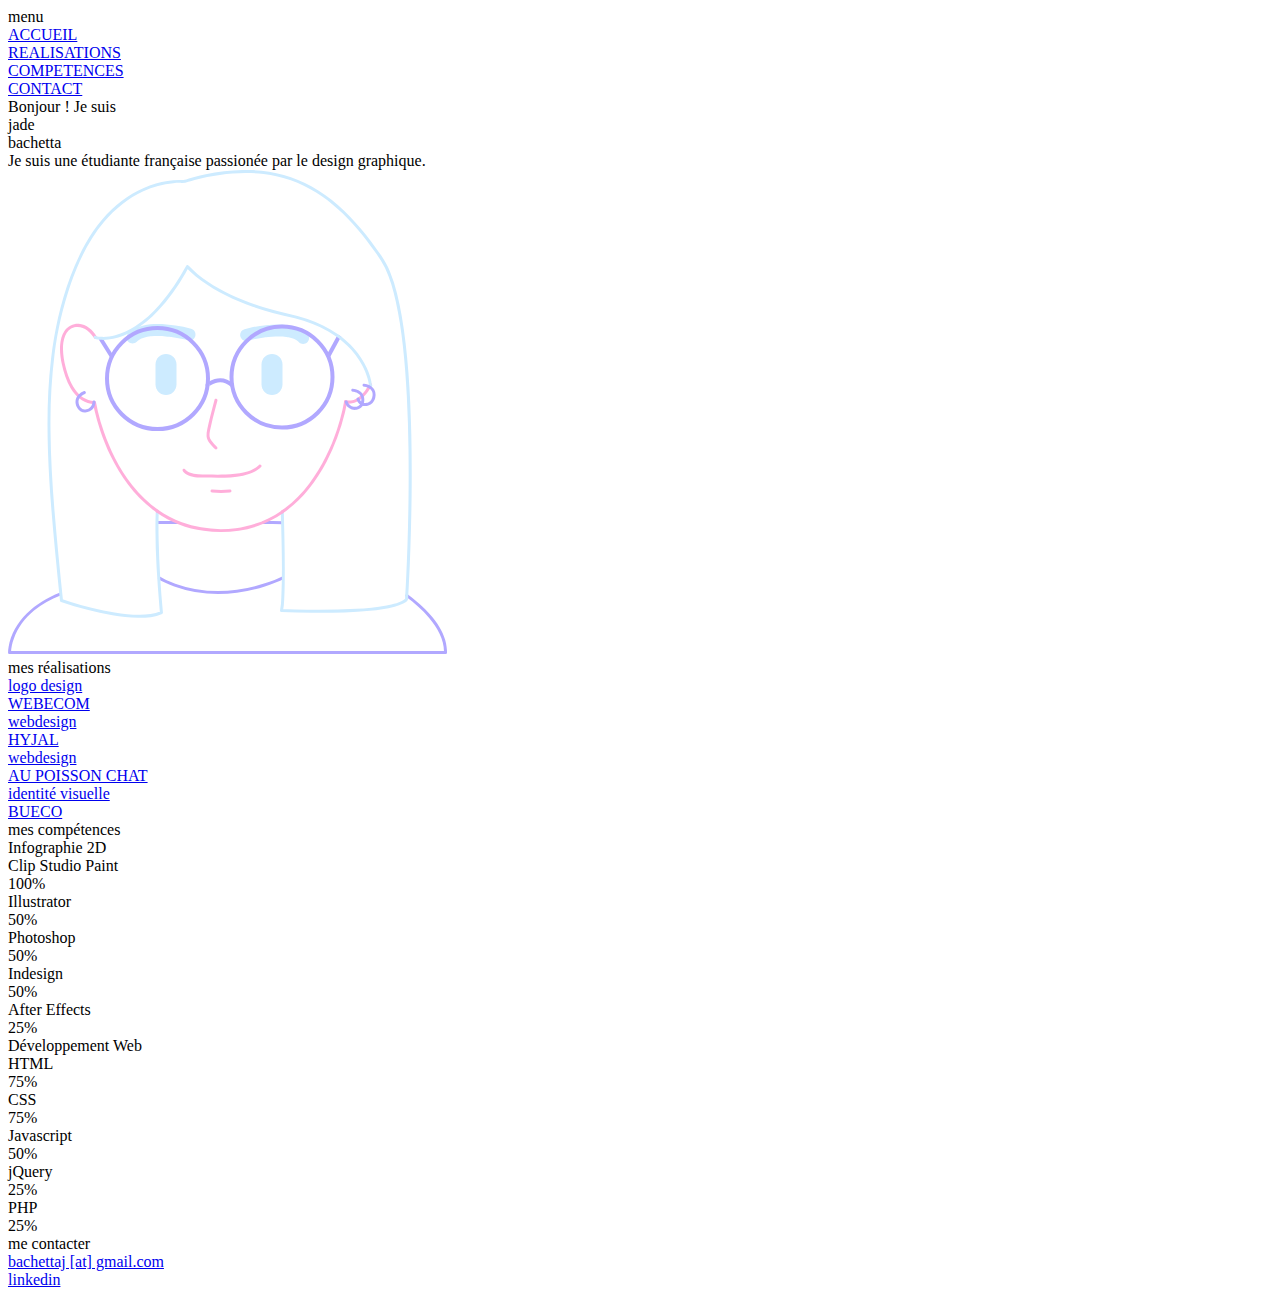
==== index.html @ 2b9b16f6 "Add files via upload" ====
<!DOCTYPE html>
<html lang="en">
<head>
    <meta charset="UTF-8">
    <meta http-equiv="X-UA-Compatible" content="IE=edge">
    <meta name="viewport" content="width=device-width, initial-scale=1.0">
    <title>Document</title>

    <link rel="stylesheet" href="styles/style_mobile.css">
    <link rel="stylesheet" href="styles/style_pc.css" media="screen and (min-width:700px)">

    

</head>
<body>

    

    <header class="header">
        <div class="menu">menu</div>
    </header>
    
    <div class="bg1"></div>
    <div class="bg2"></div>

    <nav>
        <div class="navigation">
            <div class="dir"><a href="index.html#page1">ACCUEIL</a></div>
            <div class="dir2"><a href="index.html#page2">REALISATIONS</a></div>
            <div class="dir3"><a href="index.html#page3">COMPETENCES</a></div>
            <div class="dir4"><a href="index.html#page4">CONTACT</a></div>
        </div>
    </nav>

    <section id="page1">

        <div class="elements">
            <div class="presentation">
                Bonjour ! Je suis <br>
                <span class="nom">jade <br> bachetta</span><br>
                Je suis une étudiante française passionée par le <span class="design">design graphique.</span>
            </div>
            <img src="images/jod.svg" alt="portrait">
        </div>

    </section>

    <section id="page2">

        <div class="realisations">
            <div class="titre">
                mes réalisations
            </div>
            <div class="portfolio" id=portfolio>
                <a href="webecom.html" class="portfolio1">
                    <div class="desc">logo design</div>
                    WEBECOM
                </a>
                <a href="hyjal.html" class="portfolio2">
                    <div class="desc">webdesign</div>
                    HYJAL
                </a>
                <a href="catfish.html" class="portfolio3">
                    <div class="desc">webdesign</div>
                    AU POISSON CHAT
                </a>
                <a href="bueco.html" class="portfolio4">
                    <div class="desc">identité visuelle</div>
                    BUECO
                </a>
            </div>
        </div>

    </section>

    <!--

    <section id="page3">

        <div class="cv">

            <div class="titre">curriculum vitae</div>

            <div class="formation">

                <div class="titre2">formation</div>

                    <div class="form">
                        <div class="head"> 
                            <div>DUT MMI</div><div>2020-2022</div>
                        </div>
                        <div class="lieu">
                            <i>IUT de Mulhouse</i>
                        </div>
                        <div class="state">
                            Deuxième année  (en cours)
                        </div>
                    </div>

                    <div class="form">
                        <div class="head"> 
                            <div>L1 Psychologie</div><div>2019-2020</div>
                        </div>
                        <div class="lieu">
                            <i>Université de Strasbourg</i>
                        </div>
                        <div class="state">
                        </div>
                    </div>

                    <div class="form">
                        <div class="head"> 
                            <div>Baccalauréat Scientifique</div><div>2019</div>
                        </div>
                        <div class="lieu">
                            <i>Lycée Michel de Montaigne, Mulhouse</i>
                        </div>
                        <div class="state">
                            Mention : Bien
                        </div>
                    </div>

                </div>

            <div class="exp">

                <div class="titre2">expérience professionnelle</div>

                    <div class="form">
                        <div class="head"> 
                            <div>Stage en entreprise</div><div>2021</div>
                        </div>
                        <div class="lieu">
                            <i>IUT de Mulhouse</i>
                        </div>
                        <div class="state">
                            Deuxième année  (en cours)
                        </div>
                    </div>
    
            </div>

    </section>
-->

    <section id="page3">

        <div class="cv">
            
            <div class="titre2">mes compétences</div>

            <div class="competences">

                <div class="form">
                    <div class="categ"> 
                        <div class="titre3">Infographie 2D</div>
                        
                    </div>

                    <div class="skill">
                        <div>Clip Studio Paint</div><div>100%</div>
                    </div>
                    <div class="bar1">
                        <div class="bar100"></div>
                    </div>

                    <div class="skill">
                        <div>Illustrator</div><div>50%</div>
                    </div>
                    <div class="bar1">
                        <div class="bar50"></div>
                    </div>

                    <div class="skill">
                        <div>Photoshop</div><div>50%</div>
                    </div>
                    <div class="bar1">
                        <div class="bar50"></div>
                    </div>

                    <div class="skill">
                        <div>Indesign</div><div>50%</div>
                    </div>
                    <div class="bar1">
                        <div class="bar50"></div>
                    </div>

                    <div class="skill">
                        <div>After Effects</div><div>25%</div>
                    </div>
                    <div class="bar1">
                        <div class="bar25"></div>
                    </div>
                </div>

                <div class="form">
                    <div class="categ"> 
                        <div class="titre3">Développement Web</div>
                        
                    </div>

                    <div class="skill">
                        <div>HTML</div><div>75%</div>
                    </div>
                    <div class="bar1">
                        <div class="bar75"></div>
                    </div>

                    <div class="skill">
                        <div>CSS</div><div>75%</div>
                    </div>
                    <div class="bar1">
                        <div class="bar75"></div>
                    </div>

                    <div class="skill">
                        <div>Javascript</div><div>50%</div>
                    </div>
                    <div class="bar1">
                        <div class="bar50"></div>
                    </div>

                    <div class="skill">
                        <div>jQuery</div><div>25%</div>
                    </div>
                    <div class="bar1">
                        <div class="bar25"></div>
                    </div>

                    <div class="skill">
                        <div>PHP</div><div>25%</div>
                    </div>
                    <div class="bar1">
                        <div class="bar25"></div>
                    </div>
                </div>

                
            </div>

        </div>
        
    </section>

    <section id="page4">

        <div class="contact">
            <div class="titre">
                me contacter
            </div>
            <div class="links">
                <a href="mailto:bachetaj@gmail.com" class="lien" id=lien1>bachettaj [at] gmail.com</a><br>
                <a href="https://www.linkedin.com/in/jade-bachetta-949620205/" class="lien" id=lien2>linkedin</a>
            </div>
        </div>

    </section>
    


    <script src="scripts/javascript.js"></script>
</body>
</html>
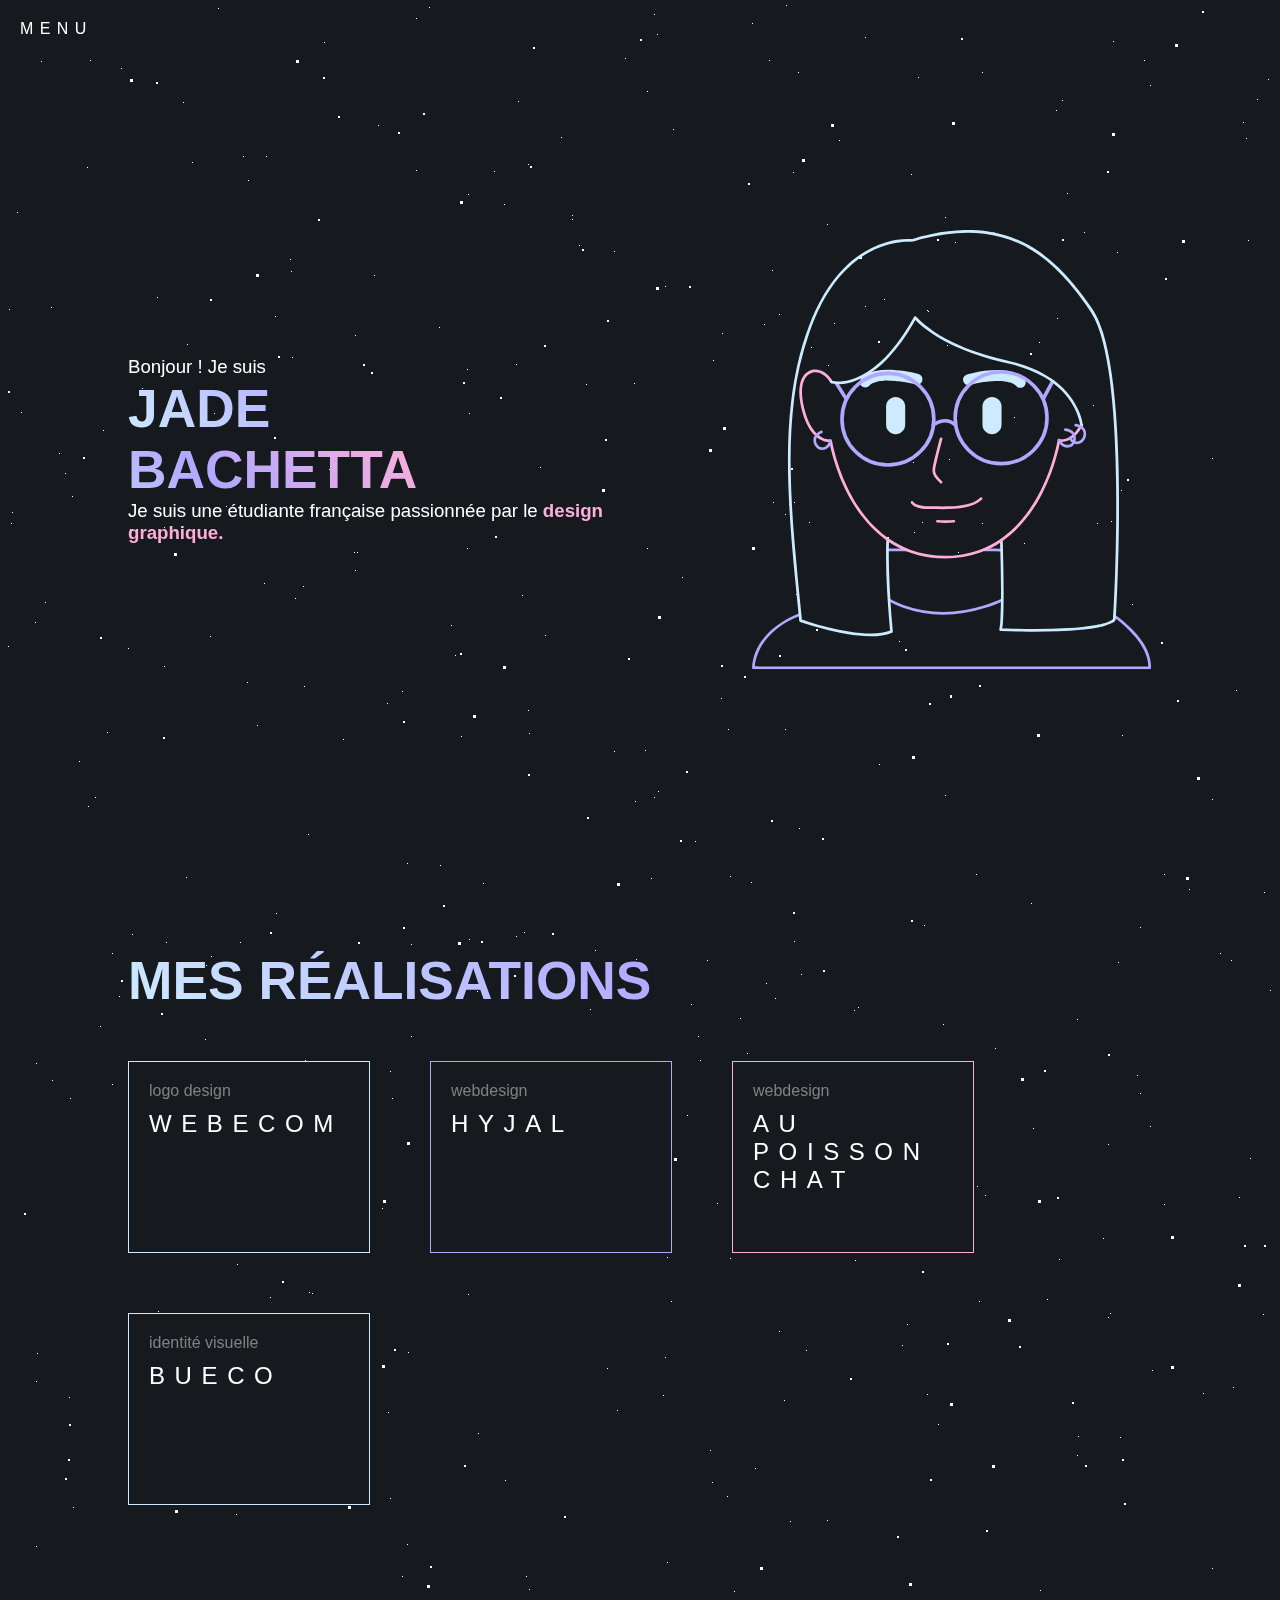
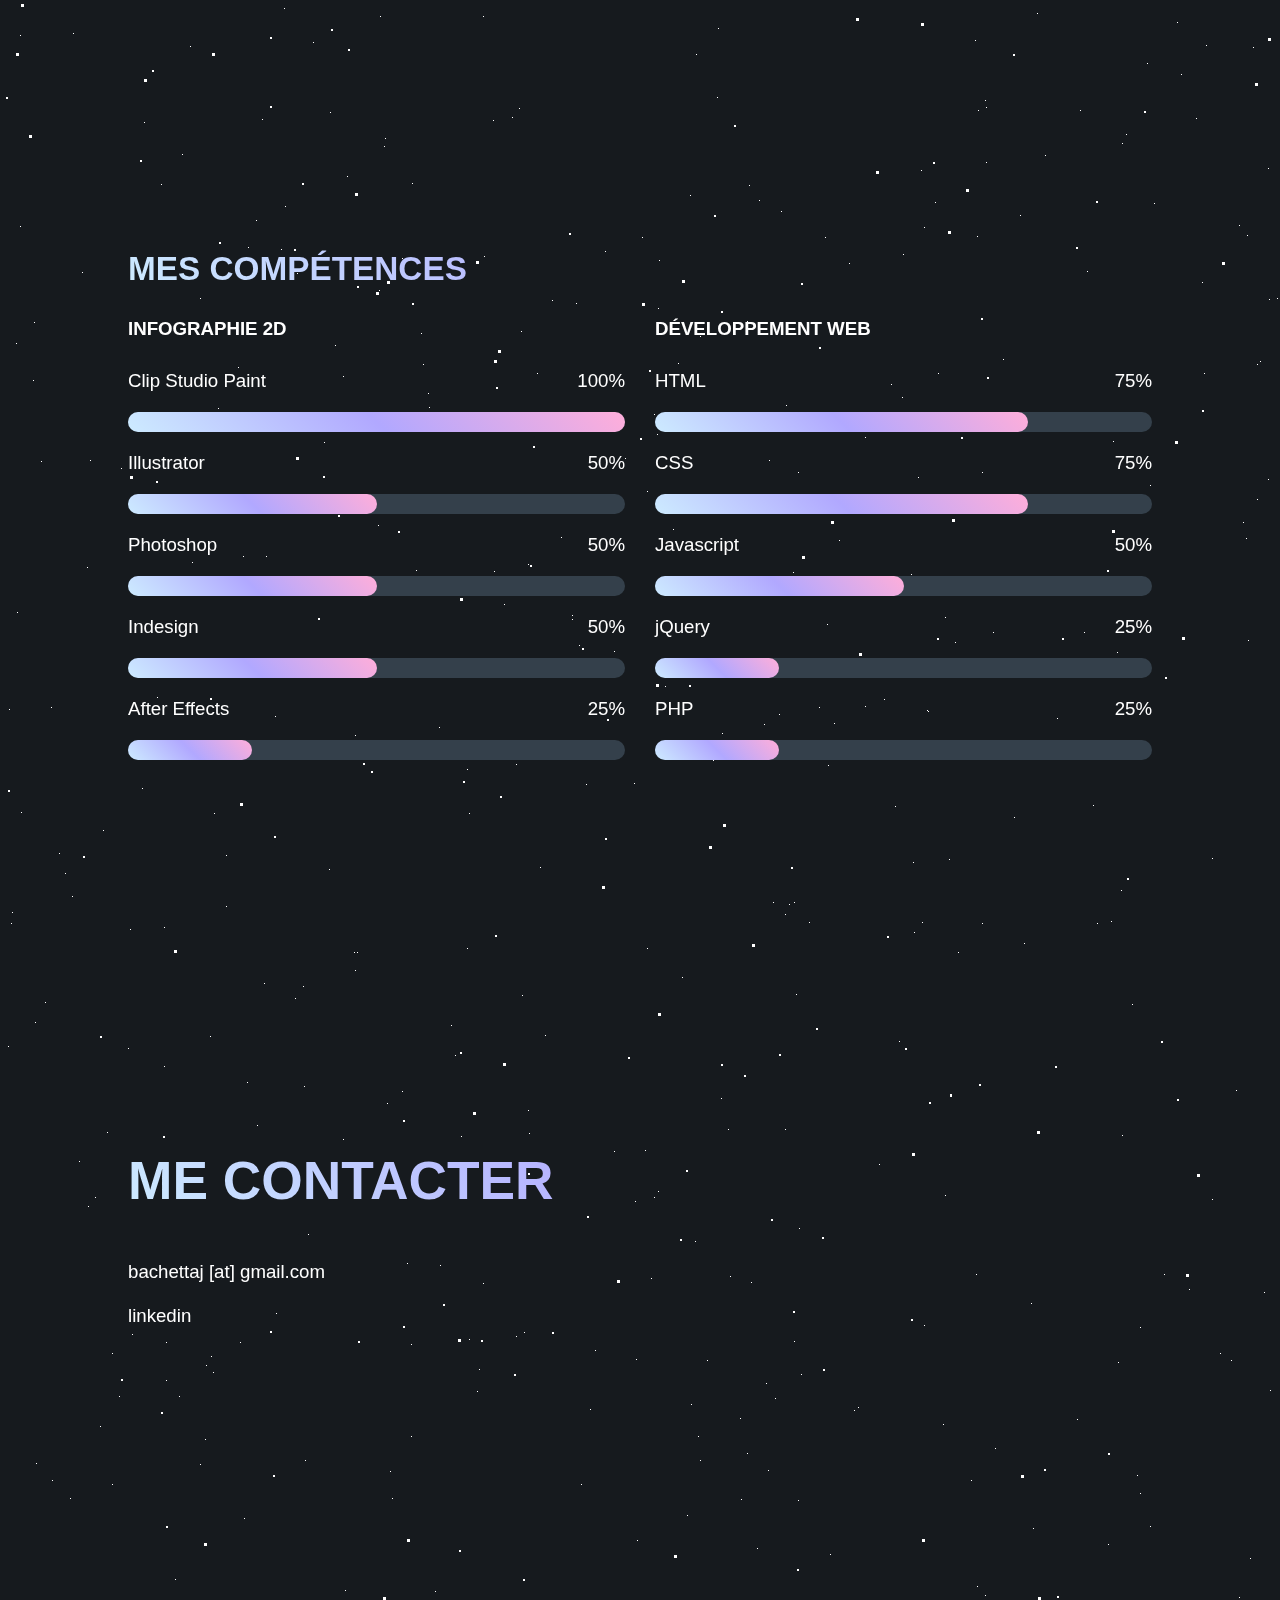
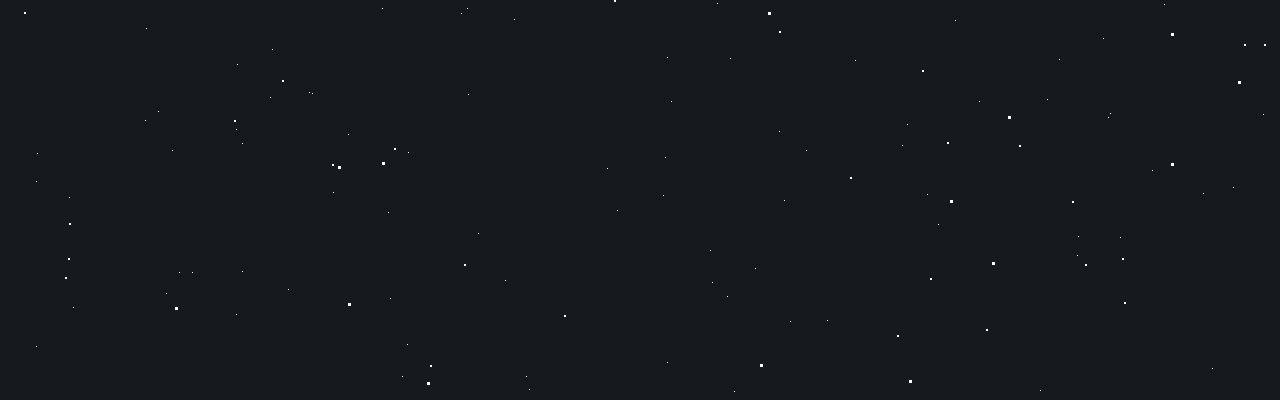
==== commit b003e133: "Add files via upload" ====
--- a/index.html
+++ b/index.html
@@ -4,7 +4,7 @@
     <meta charset="UTF-8">
     <meta http-equiv="X-UA-Compatible" content="IE=edge">
     <meta name="viewport" content="width=device-width, initial-scale=1.0">
-    <title>Document</title>
+    <title>Jade BACHETTA's Portfolio</title>
 
     <link rel="stylesheet" href="styles/style_mobile.css">
     <link rel="stylesheet" href="styles/style_pc.css" media="screen and (min-width:700px)">
@@ -13,8 +13,12 @@
 
 </head>
 <body>
-
-    
+ 
+    <!--
+    <audio id="audio">
+        <source src="audio/multimedia_rollover_044.mp3">
+    </audio>
+    -->
 
     <header class="header">
         <div class="menu">menu</div>
@@ -25,20 +29,29 @@
 
     <nav>
         <div class="navigation">
-            <div class="dir"><a href="index.html#page1">ACCUEIL</a></div>
-            <div class="dir2"><a href="index.html#page2">REALISATIONS</a></div>
-            <div class="dir3"><a href="index.html#page3">COMPETENCES</a></div>
-            <div class="dir4"><a href="index.html#page4">CONTACT</a></div>
+            <div class="dir" id="dir"><a href="index.html#page1">ACCUEIL</a></div>
+            <div class="dir2" id="dir"><a href="index.html#page2">REALISATIONS</a></div>
+            <div class="dir3" id="dir"><a href="index.html#page3">COMPETENCES</a></div>
+            <div class="dir4" id="dir"><a href="index.html#page4">CONTACT</a></div>
         </div>
     </nav>
 
+    <div class="bganim" id="bganim">
+        <div id="stars"></div>
+        <div id="stars2"></div>
+        <div id="stars3"></div>
+    </div>
+
+
     <section id="page1">
+
+        
 
         <div class="elements">
             <div class="presentation">
                 Bonjour ! Je suis <br>
                 <span class="nom">jade <br> bachetta</span><br>
-                Je suis une étudiante française passionée par le <span class="design">design graphique.</span>
+                Je suis une étudiante française passionnée par le <span class="design">design graphique.</span>
             </div>
             <img src="images/jod.svg" alt="portrait">
         </div>
@@ -52,19 +65,19 @@
                 mes réalisations
             </div>
             <div class="portfolio" id=portfolio>
-                <a href="webecom.html" class="portfolio1">
+                <a href="webecom.html" class="portfolio1" id="son">
                     <div class="desc">logo design</div>
                     WEBECOM
                 </a>
-                <a href="hyjal.html" class="portfolio2">
+                <a href="hyjal.html" class="portfolio2" id="son">
                     <div class="desc">webdesign</div>
                     HYJAL
                 </a>
-                <a href="catfish.html" class="portfolio3">
+                <a href="catfish.html" class="portfolio3" id="son">
                     <div class="desc">webdesign</div>
                     AU POISSON CHAT
                 </a>
-                <a href="bueco.html" class="portfolio4">
+                <a href="bueco.html" class="portfolio4" id="son">
                     <div class="desc">identité visuelle</div>
                     BUECO
                 </a>
--- a/styles/style_mobile.css
+++ b/styles/style_mobile.css
@@ -0,0 +1,985 @@
+body{
+    background-color: #161A1E;
+    margin: 0;
+    font-family: -apple-system, BlinkMacSystemFont, 'Segoe UI', Roboto, Oxygen, Ubuntu, Cantarell, 'Open Sans', 'Helvetica Neue', sans-serif;
+    color: white;
+    overflow-x: hidden;
+}
+
+::-moz-selection { /* Code for Firefox */
+    color: #2e2e2e;
+    background: #ffd0ea;
+  }
+  
+  ::selection {
+    color: #2e2e2e;
+    background: #ffd0ea;
+  }
+
+html::-webkit-scrollbar {
+    width: 10px;
+  }
+
+html::-webkit-scrollbar-track {
+    background: black;
+    border-radius: 10px;
+}
+
+html::-webkit-scrollbar-thumb {
+    background: #2e2e2e;
+    border-radius: 10px;
+  }
+
+html::-webkit-scrollbar-thumb:hover {
+    background: rgb(100, 100, 100);
+    border-radius: 10px;
+  }
+
+html::-webkit-scrollbar-thumb:active {
+    background: #2e2e2e;
+    border-radius: 10px;
+  }
+
+.header{
+    z-index: 10;
+    position: fixed;
+    width: 100%;
+    display: flex;
+    text-transform: uppercase;
+    letter-spacing: 0.4em;
+    background-color: #161A1E;
+}
+
+header>div{
+    padding: 20px;
+}
+
+.headerouvert{
+    background-color: transparent;
+}
+
+
+.bg1{
+    position: fixed;
+    background-color: #CDEBFF;
+    height: 100%;
+    width: 100%;
+    top: 0;
+    z-index: 1;
+
+    transition: 0.4s;
+    transform: translateX(100%);
+    transition-delay: 0.4s;
+}
+
+.bg2{
+    position: fixed;
+    background-color: #B1A8FF;
+    height: 100%;
+    width: 100%;
+    top: 0;
+    z-index: 1;
+
+    transition: 0.4s;
+    transform: translateX(100%);
+    transition-delay: 0.2s;
+}
+
+
+
+
+nav{
+    position: fixed;
+    background-color: #FFAEDA;
+    height: 100%;
+    width: 100%;
+    top: 0;
+    z-index: 1;
+
+    transition: 0.4s;
+    transform: translateX(200%);
+
+    display: flex;
+    padding-left: 15%;
+    align-items: center;
+
+    font-size: 20pt;
+    font-weight: bold;
+    letter-spacing: 0.4em;
+}
+
+.ouvert{
+    transition: 0.4s;
+    transform: translateX(0%);
+}
+
+.ouvertdelay1{
+    transition: 0.4s;
+    transition-delay: 0.2s;
+    transform: translateX(0%);
+}
+
+.ouvertdelay2{
+    transition: 0.4s;
+    transition-delay: 0.4s;
+    transform: translateX(0%);
+    color: #FFF8F9;
+}
+
+.menuouvert{
+    color: #FFF8F9;
+}
+
+.navigation{
+    display: flex;
+    flex-direction: column;
+    gap: 100px;
+}
+
+
+
+
+
+
+
+
+
+section{
+    height: 100vh;
+    width: 100vw;
+    display: flex;
+    justify-content: center;
+    align-items: center;
+}
+
+.elements>img{
+    width: 100%;
+}
+
+.elements{
+    width: 80vw;
+    display: flex;
+    flex-direction: column;
+    gap: 50px;
+}
+
+.nom{
+    font-size: 40pt;
+    text-transform: uppercase;
+    font-weight: bolder;
+    background: -webkit-linear-gradient(45deg, #CDEBFF, #B1A8FF, #FFAEDA);
+    -webkit-background-clip: text;
+    -webkit-text-fill-color: transparent;
+}
+
+.design{
+    color: #FFAEDA;
+    font-weight: bolder;
+}
+
+
+
+
+
+.realisations{
+    width: 80vw;
+}
+
+.titre{
+    padding-top: 50px;
+    font-size: 25pt;
+    text-transform: uppercase;
+    font-weight: bolder;
+    background: -webkit-linear-gradient(45deg, #CDEBFF, #B1A8FF, #FFAEDA);
+    -webkit-background-clip: text;
+    -webkit-text-fill-color: transparent;
+    margin-bottom: 50px;
+}
+
+.titre2{
+    padding-top: 50px;
+    font-size: 25pt;
+    text-transform: uppercase;
+    font-weight: bolder;
+    background: -webkit-linear-gradient(45deg, #CDEBFF, #B1A8FF, #FFAEDA);
+    -webkit-background-clip: text;
+    -webkit-text-fill-color: transparent;
+}
+
+
+
+.cv{
+    width: 80vw;
+    display: flex;
+    flex-direction: column;
+    gap: 30px;
+}
+
+/*
+
+.formation{
+    display: flex;
+    flex-direction: column;
+    gap: 30px;
+}
+
+.exp{
+    display: flex;
+    flex-direction: column;
+    gap: 30px;
+}
+
+.titre2{
+    font-size: 20pt;
+    text-transform: uppercase;
+    font-weight: bold;
+}
+
+
+
+.head{
+    font-weight: bold;
+    display: flex;
+    justify-content: space-between;
+}
+
+.lieu{
+    font-weight: lighter;
+}
+
+.state{
+    font-weight: lighter;
+}
+
+*/
+
+.competences{
+    display: flex;
+    flex-direction: column;
+    gap: 30px;
+}
+
+.form{
+    display: flex;
+    flex-direction: column;
+    gap: 5px;
+}
+
+.titre3{
+    margin-bottom: 10px;
+    text-transform: uppercase;
+}
+
+.categ{
+    font-weight: bold;
+}
+
+.skill{
+    display: flex;
+    justify-content: space-between;
+}
+
+.bar1{
+    width: 100%;
+    height: 10px;
+    background-color: #34404B;
+    border-radius: 50px;
+}
+
+.bar100{
+    width: 100%;
+    height: 100%;
+    background-image: linear-gradient(45deg, #CDEBFF, #B1A8FF, #FFAEDA);
+    border-radius: 50px;
+}
+
+.bar75{
+    width: 75%;
+    height: 100%;
+    background-image: linear-gradient(45deg, #CDEBFF, #B1A8FF, #FFAEDA);
+    border-radius: 50px;
+}
+
+.bar50{
+    width: 50%;
+    height: 100%;
+    background-image: linear-gradient(45deg, #CDEBFF, #B1A8FF, #FFAEDA);
+    border-radius: 50px;
+}
+
+.bar25{
+    width: 25%;
+    height: 100%;
+    background-image: linear-gradient(45deg, #CDEBFF, #B1A8FF, #FFAEDA);
+    border-radius: 50px;
+}
+
+
+
+
+
+
+
+.portfolio{
+    display: flex;
+    flex-wrap: wrap;
+    gap: 15px;
+}
+
+a{
+    text-decoration: none;
+}
+
+.portfolio1,
+.portfolio2,
+.portfolio3,
+.portfolio4{
+    height: 80px;
+    width: 100px;
+    font-size: 12px;
+    color: white;
+    letter-spacing: 0.4em;
+    padding: 20px;
+    transition: 0.1s;
+    background-color: #161A1E;
+}
+
+.portfolio1{
+    border: solid 1px #CDEBFF;
+}
+.portfolio2{
+    border: solid 1px #B1A8FF;
+}
+.portfolio3{
+    border: solid 1px #FFAEDA;
+}
+.portfolio4{
+    border: solid 1px #CDEBFF;
+}
+
+.portfolio1:hover,
+.portfolio2:hover,
+.portfolio3:hover,
+.portfolio4:hover{
+    transition: 0.1s;
+    transform: translate( 10px, -10px);
+}
+
+.portfolio1:hover{
+    box-shadow: -10px 10px 0px #CDEBFF;
+}
+.portfolio2:hover{
+    box-shadow: -10px 10px 0px #B1A8FF;
+}
+.portfolio3:hover{
+    box-shadow: -10px 10px 0px #FFAEDA;
+}
+.portfolio4:hover{
+    box-shadow: -10px 10px 0px #CDEBFF;
+}
+
+.desc{
+    font-size: 9px;
+    margin-bottom: 10px;
+    color: grey;
+    letter-spacing: 0;
+}
+
+
+
+
+.contact{
+    width: 80vw;
+}
+
+.links>a{
+   display: flex;
+   flex-direction: column;
+   gap: 30px;
+}
+
+a{
+    color: white;
+}
+
+#page2,
+#page3,
+#page4{
+    align-items: flex-start;
+}
+
+
+
+
+
+
+.bganim{
+  position: fixed;
+  z-index: -1;
+}
+
+#stars {
+    width: 1px;
+    height: 1px;
+    background: transparent;
+    animation: animStar 50s linear infinite;
+    box-shadow: 779px 1331px #fff, 324px 42px #fff, 303px 586px #fff,
+    1312px 276px #fff, 451px 625px #fff, 521px 1931px #fff, 1087px 1871px #fff,
+    36px 1546px #fff, 132px 934px #fff, 1698px 901px #fff, 1418px 664px #fff,
+    1448px 1157px #fff, 1084px 232px #fff, 347px 1776px #fff, 1722px 243px #fff,
+    1629px 835px #fff, 479px 969px #fff, 1231px 960px #fff, 586px 384px #fff,
+    164px 527px #fff, 8px 646px #fff, 1150px 1126px #fff, 665px 1357px #fff,
+    1556px 1982px #fff, 1260px 1961px #fff, 1675px 1741px #fff,
+    1843px 1514px #fff, 718px 1628px #fff, 242px 1343px #fff, 1497px 1880px #fff,
+    1364px 230px #fff, 1739px 1302px #fff, 636px 959px #fff, 304px 686px #fff,
+    614px 751px #fff, 1935px 816px #fff, 1428px 60px #fff, 355px 335px #fff,
+    1594px 158px #fff, 90px 60px #fff, 1553px 162px #fff, 1239px 1825px #fff,
+    1945px 587px #fff, 749px 1785px #fff, 1987px 1172px #fff, 1301px 1237px #fff,
+    1039px 342px #fff, 1585px 1481px #fff, 995px 1048px #fff, 524px 932px #fff,
+    214px 413px #fff, 1701px 1300px #fff, 1037px 1613px #fff, 1871px 996px #fff,
+    1360px 1635px #fff, 1110px 1313px #fff, 412px 1783px #fff, 1949px 177px #fff,
+    903px 1854px #fff, 700px 1936px #fff, 378px 125px #fff, 308px 834px #fff,
+    1118px 962px #fff, 1350px 1929px #fff, 781px 1811px #fff, 561px 137px #fff,
+    757px 1148px #fff, 1670px 1979px #fff, 343px 739px #fff, 945px 795px #fff,
+    576px 1903px #fff, 1078px 1436px #fff, 1583px 450px #fff, 1366px 474px #fff,
+    297px 1873px #fff, 192px 162px #fff, 1624px 1633px #fff, 59px 453px #fff,
+    82px 1872px #fff, 1933px 498px #fff, 1966px 1974px #fff, 1975px 1688px #fff,
+    779px 314px #fff, 1858px 1543px #fff, 73px 1507px #fff, 1693px 975px #fff,
+    1683px 108px #fff, 1768px 1654px #fff, 654px 14px #fff, 494px 171px #fff,
+    1689px 1895px #fff, 1660px 263px #fff, 1031px 903px #fff, 1203px 1393px #fff,
+    1333px 1421px #fff, 1113px 41px #fff, 1206px 1645px #fff, 1325px 1635px #fff,
+    142px 388px #fff, 572px 215px #fff, 1535px 296px #fff, 1419px 407px #fff,
+    1379px 1003px #fff, 329px 469px #fff, 1791px 1652px #fff, 935px 1802px #fff,
+    1330px 1820px #fff, 421px 1933px #fff, 828px 365px #fff, 275px 316px #fff,
+    707px 960px #fff, 1605px 1554px #fff, 625px 58px #fff, 717px 1697px #fff,
+    1669px 246px #fff, 1925px 322px #fff, 1154px 1803px #fff, 1929px 295px #fff,
+    1248px 240px #fff, 1045px 1755px #fff, 166px 942px #fff, 1888px 1773px #fff,
+    678px 1963px #fff, 1370px 569px #fff, 1974px 1400px #fff, 1786px 460px #fff,
+    51px 307px #fff, 784px 1400px #fff, 730px 1258px #fff, 1712px 393px #fff,
+    416px 170px #fff, 1797px 1932px #fff, 572px 219px #fff, 1557px 1856px #fff,
+    218px 8px #fff, 348px 1334px #fff, 469px 413px #fff, 385px 1738px #fff,
+    1357px 1818px #fff, 240px 942px #fff, 248px 1847px #fff, 1535px 806px #fff,
+    236px 1514px #fff, 1429px 1556px #fff, 73px 1633px #fff, 1398px 1121px #fff,
+    671px 1301px #fff, 1404px 1663px #fff, 740px 1018px #fff, 1600px 377px #fff,
+    785px 514px #fff, 112px 1084px #fff, 1915px 1887px #fff, 1463px 1848px #fff,
+    687px 1115px #fff, 1268px 1768px #fff, 1729px 1425px #fff,
+    1284px 1022px #fff, 801px 974px #fff, 1975px 1317px #fff, 1354px 834px #fff,
+    1446px 1484px #fff, 1283px 1786px #fff, 11px 523px #fff, 1842px 236px #fff,
+    1355px 654px #fff, 429px 7px #fff, 1033px 1128px #fff, 157px 297px #fff,
+    545px 635px #fff, 52px 1080px #fff, 827px 1520px #fff, 1121px 490px #fff,
+    9px 309px #fff, 1744px 1586px #fff, 1014px 417px #fff, 1534px 524px #fff,
+    958px 552px #fff, 1403px 1496px #fff, 387px 703px #fff, 1522px 548px #fff,
+    1355px 282px #fff, 1532px 601px #fff, 1838px 790px #fff, 290px 259px #fff,
+    295px 598px #fff, 1601px 539px #fff, 1561px 1272px #fff, 34px 1922px #fff,
+    1024px 543px #fff, 467px 369px #fff, 722px 333px #fff, 1976px 1255px #fff,
+    766px 983px #fff, 1582px 1285px #fff, 12px 512px #fff, 617px 1410px #fff,
+    682px 577px #fff, 1334px 1438px #fff, 439px 327px #fff, 1617px 1661px #fff,
+    673px 129px #fff, 794px 941px #fff, 1386px 1902px #fff, 37px 1353px #fff,
+    1467px 1353px #fff, 416px 18px #fff, 187px 344px #fff, 200px 1898px #fff,
+    1491px 1619px #fff, 811px 347px #fff, 924px 1827px #fff, 945px 217px #fff,
+    1735px 1228px #fff, 379px 1890px #fff, 79px 761px #fff, 825px 1837px #fff,
+    1980px 1558px #fff, 1308px 1573px #fff, 1488px 1726px #fff,
+    382px 1208px #fff, 522px 595px #fff, 1277px 1898px #fff, 354px 552px #fff,
+    161px 1784px #fff, 614px 251px #fff, 526px 1576px #fff, 17px 212px #fff,
+    179px 996px #fff, 467px 1208px #fff, 1944px 1838px #fff, 1140px 1093px #fff,
+    858px 1007px #fff, 200px 1064px #fff, 423px 1964px #fff, 1945px 439px #fff,
+    1377px 689px #fff, 1120px 1437px #fff, 1876px 668px #fff, 907px 1324px #fff,
+    343px 1976px #fff, 1816px 1501px #fff, 1849px 177px #fff, 647px 91px #fff,
+    1984px 1012px #fff, 1336px 1300px #fff, 128px 648px #fff, 305px 1060px #fff,
+    1324px 826px #fff, 1263px 1314px #fff, 1801px 629px #fff, 1614px 1555px #fff,
+    1634px 90px #fff, 1603px 452px #fff, 891px 1984px #fff, 1556px 1906px #fff,
+    121px 68px #fff, 1676px 1714px #fff, 516px 936px #fff, 1947px 1492px #fff,
+    1455px 1519px #fff, 45px 602px #fff, 205px 1039px #fff, 793px 172px #fff,
+    1562px 1739px #fff, 1056px 110px #fff, 1512px 379px #fff, 1795px 1621px #fff,
+    1848px 607px #fff, 262px 1719px #fff, 477px 991px #fff, 483px 883px #fff,
+    1239px 1197px #fff, 1496px 647px #fff, 1649px 25px #fff, 1491px 1946px #fff,
+    119px 996px #fff, 179px 1472px #fff, 1341px 808px #fff, 1565px 1700px #fff,
+    407px 1544px #fff, 1754px 357px #fff, 1288px 981px #fff, 902px 1997px #fff,
+    1755px 1668px #fff, 186px 877px #fff, 1202px 1882px #fff, 461px 1213px #fff,
+    1400px 748px #fff, 1969px 1899px #fff, 809px 522px #fff, 514px 1219px #fff,
+    374px 275px #fff, 938px 1973px #fff, 357px 552px #fff, 144px 1722px #fff,
+    1572px 912px #fff, 402px 1858px #fff, 1544px 1195px #fff, 667px 1257px #fff,
+    727px 1496px #fff, 993px 232px #fff, 1772px 313px #fff, 1040px 1590px #fff,
+    1204px 1973px #fff, 1268px 79px #fff, 1555px 1048px #fff, 986px 1707px #fff,
+    978px 1710px #fff, 713px 360px #fff, 407px 863px #fff, 461px 736px #fff,
+    284px 1608px #fff, 103px 430px #fff, 1283px 1319px #fff, 977px 1186px #fff,
+    1966px 1516px #fff, 1287px 1129px #fff, 70px 1098px #fff, 1189px 889px #fff,
+    1126px 1734px #fff, 309px 1292px #fff, 879px 764px #fff, 65px 473px #fff,
+    1003px 1959px #fff, 658px 791px #fff, 402px 1576px #fff, 35px 622px #fff,
+    529px 1589px #fff, 164px 666px #fff, 1876px 1290px #fff, 1541px 526px #fff,
+    270px 1297px #fff, 440px 865px #fff, 1500px 802px #fff, 182px 1754px #fff,
+    1264px 892px #fff, 272px 1249px #fff, 1289px 1535px #fff, 190px 1646px #fff,
+    955px 242px #fff, 1456px 1597px #fff, 1727px 1983px #fff, 635px 801px #fff,
+    226px 455px #fff, 1396px 1710px #fff, 849px 1863px #fff, 237px 1264px #fff,
+    839px 140px #fff, 1122px 735px #fff, 1280px 15px #fff, 1318px 242px #fff,
+    1819px 1148px #fff, 333px 1392px #fff, 1949px 553px #fff, 1878px 1332px #fff,
+    467px 548px #fff, 1812px 1082px #fff, 1067px 193px #fff, 243px 156px #fff,
+    483px 1616px #fff, 1714px 933px #fff, 759px 1800px #fff, 1822px 995px #fff,
+    1877px 572px #fff, 581px 1084px #fff, 107px 732px #fff, 642px 1837px #fff,
+    166px 1493px #fff, 1555px 198px #fff, 819px 307px #fff, 947px 345px #fff,
+    827px 224px #fff, 927px 1394px #fff, 540px 467px #fff, 1093px 405px #fff,
+    1140px 927px #fff, 130px 529px #fff, 33px 1980px #fff, 1147px 1663px #fff,
+    1616px 1436px #fff, 528px 710px #fff, 798px 1100px #fff, 505px 1480px #fff,
+    899px 641px #fff, 1909px 1949px #fff, 1311px 964px #fff, 979px 1301px #fff,
+    1393px 969px #fff, 1793px 1886px #fff, 292px 357px #fff, 1196px 1718px #fff,
+    1290px 1994px #fff, 537px 1973px #fff, 1181px 1674px #fff,
+    1740px 1566px #fff, 1307px 265px #fff, 922px 522px #fff, 1892px 472px #fff,
+    384px 1746px #fff, 392px 1098px #fff, 647px 548px #fff, 390px 1498px #fff,
+    1246px 138px #fff, 730px 876px #fff, 192px 1472px #fff, 1790px 1789px #fff,
+    928px 311px #fff, 1253px 1647px #fff, 747px 1921px #fff, 1561px 1025px #fff,
+    1533px 1292px #fff, 1985px 195px #fff, 728px 729px #fff, 1712px 1936px #fff,
+    512px 1717px #fff, 1528px 483px #fff, 313px 1642px #fff, 281px 1849px #fff,
+    1212px 799px #fff, 435px 1191px #fff, 1422px 611px #fff, 1718px 1964px #fff,
+    411px 944px #fff, 210px 636px #fff, 1502px 1295px #fff, 1434px 349px #fff,
+    769px 60px #fff, 747px 1053px #fff, 789px 504px #fff, 1436px 1264px #fff,
+    1893px 1225px #fff, 1394px 1788px #fff, 1108px 1317px #fff,
+    1673px 1395px #fff, 854px 1010px #fff, 1705px 80px #fff, 1858px 148px #fff,
+    1729px 344px #fff, 1388px 664px #fff, 895px 406px #fff, 1479px 157px #fff,
+    1441px 1157px #fff, 552px 1900px #fff, 516px 364px #fff, 1647px 189px #fff,
+    1427px 1071px #fff, 785px 729px #fff, 1080px 1710px #fff, 504px 204px #fff,
+    1177px 1622px #fff, 657px 34px #fff, 1296px 1099px #fff, 248px 180px #fff,
+    1212px 1568px #fff, 667px 1562px #fff, 695px 841px #fff, 1608px 1247px #fff,
+    751px 882px #fff, 87px 167px #fff, 607px 1368px #fff, 1363px 1203px #fff,
+    1836px 317px #fff, 1668px 1703px #fff, 830px 1154px #fff, 1721px 1398px #fff,
+    1601px 1280px #fff, 976px 874px #fff, 1743px 254px #fff, 1020px 1815px #fff,
+    1670px 1766px #fff, 1890px 735px #fff, 1379px 136px #fff, 1864px 695px #fff,
+    206px 965px #fff, 1404px 1932px #fff, 1923px 1360px #fff, 247px 682px #fff,
+    519px 1708px #fff, 645px 750px #fff, 1164px 1204px #fff, 834px 323px #fff,
+    172px 1350px #fff, 213px 972px #fff, 1837px 190px #fff, 285px 1806px #fff,
+    1047px 1299px #fff, 1548px 825px #fff, 1730px 324px #fff, 1346px 1909px #fff,
+    772px 270px #fff, 345px 1190px #fff, 478px 1433px #fff, 1479px 25px #fff,
+    1994px 1830px #fff, 1744px 732px #fff, 20px 1635px #fff, 690px 1795px #fff,
+    1594px 569px #fff, 579px 245px #fff, 1398px 733px #fff, 408px 1352px #fff,
+    1774px 120px #fff, 1152px 1370px #fff, 1698px 1810px #fff, 710px 1450px #fff,
+    665px 286px #fff, 493px 1720px #fff, 786px 5px #fff, 637px 1140px #fff,
+    764px 324px #fff, 927px 310px #fff, 938px 1424px #fff, 1884px 744px #fff,
+    913px 462px #fff, 1831px 1936px #fff, 1527px 249px #fff, 36px 1381px #fff,
+    1597px 581px #fff, 1530px 355px #fff, 949px 459px #fff, 799px 828px #fff,
+    242px 1471px #fff, 654px 797px #fff, 796px 594px #fff, 1365px 678px #fff,
+    752px 23px #fff, 1630px 541px #fff, 982px 72px #fff, 1733px 1831px #fff,
+    21px 412px #fff, 775px 998px #fff, 335px 1945px #fff, 264px 583px #fff,
+    158px 1311px #fff, 528px 164px #fff, 1978px 574px #fff, 717px 1203px #fff,
+    734px 1591px #fff, 1555px 820px #fff, 16px 1943px #fff, 1625px 1177px #fff,
+    1236px 690px #fff, 1585px 1590px #fff, 1737px 1728px #fff, 721px 698px #fff,
+    1804px 1186px #fff, 166px 980px #fff, 1850px 230px #fff, 330px 1712px #fff,
+    95px 797px #fff, 1948px 1078px #fff, 469px 939px #fff, 1269px 1899px #fff,
+    955px 1220px #fff, 1137px 1075px #fff, 312px 1293px #fff, 986px 1762px #fff,
+    1103px 1238px #fff, 428px 1993px #fff, 355px 570px #fff, 977px 1836px #fff,
+    1395px 1092px #fff, 276px 913px #fff, 1743px 656px #fff, 773px 502px #fff,
+    1686px 1322px #fff, 1516px 1945px #fff, 1334px 501px #fff, 266px 156px #fff,
+    455px 655px #fff, 798px 72px #fff, 1059px 1259px #fff, 1402px 1687px #fff,
+    236px 1329px #fff, 1455px 786px #fff, 146px 1228px #fff, 1851px 823px #fff,
+    1062px 100px #fff, 1220px 953px #fff, 20px 1826px #fff, 36px 1063px #fff,
+    1525px 338px #fff, 790px 1521px #fff, 741px 1099px #fff, 288px 1489px #fff,
+    700px 1060px #fff, 390px 1071px #fff, 411px 1036px #fff, 1853px 1072px #fff,
+    1446px 1085px #fff, 1164px 874px #fff, 924px 925px #fff, 291px 271px #fff,
+    1257px 1964px #fff, 1580px 1352px #fff, 1507px 1216px #fff, 211px 956px #fff,
+    985px 1195px #fff, 975px 1640px #fff, 518px 101px #fff, 663px 1395px #fff,
+    914px 532px #fff, 145px 1320px #fff, 69px 1397px #fff, 982px 523px #fff,
+    257px 725px #fff, 1599px 831px #fff, 1636px 1513px #fff, 1250px 1158px #fff,
+    1132px 604px #fff, 183px 102px #fff, 1057px 318px #fff, 1247px 1835px #fff,
+    1983px 1110px #fff, 1077px 1455px #fff, 921px 1770px #fff, 806px 1350px #fff,
+    1938px 1992px #fff, 855px 1260px #fff, 902px 1345px #fff, 658px 1908px #fff,
+    1845px 679px #fff, 712px 1482px #fff, 595px 950px #fff, 1784px 1992px #fff,
+    1847px 1785px #fff, 691px 1004px #fff, 175px 1179px #fff, 1666px 1911px #fff,
+    41px 61px #fff, 971px 1080px #fff, 1830px 1450px #fff, 1351px 1518px #fff,
+    1257px 99px #fff, 1395px 1498px #fff, 1117px 252px #fff, 1779px 597px #fff,
+    1346px 729px #fff, 1108px 1144px #fff, 402px 691px #fff, 72px 496px #fff,
+    1673px 1604px #fff, 1497px 974px #fff, 1865px 1664px #fff, 88px 806px #fff,
+    918px 77px #fff, 244px 1118px #fff, 256px 1820px #fff, 1851px 1840px #fff,
+    605px 1851px #fff, 634px 383px #fff, 865px 37px #fff, 943px 1024px #fff,
+    1951px 177px #fff, 1097px 523px #fff, 985px 1700px #fff, 1243px 122px #fff,
+    768px 1070px #fff, 468px 194px #fff, 320px 1867px #fff, 1850px 185px #fff,
+    380px 1616px #fff, 468px 1294px #fff, 1122px 1743px #fff, 884px 299px #fff,
+    1300px 1917px #fff, 1860px 396px #fff, 1270px 990px #fff, 529px 733px #fff,
+    1975px 1347px #fff, 1885px 685px #fff, 226px 506px #fff, 651px 878px #fff,
+    1323px 680px #fff, 1284px 680px #fff, 238px 1967px #fff, 911px 174px #fff,
+    1111px 521px #fff, 1150px 85px #fff, 794px 502px #fff, 484px 1856px #fff,
+    1809px 368px #fff, 112px 953px #fff, 590px 1009px #fff, 1655px 311px #fff,
+    100px 1026px #fff, 1803px 352px #fff, 865px 306px #fff, 1077px 1019px #fff,
+    1335px 872px #fff, 1647px 1298px #fff, 1233px 1387px #fff, 698px 1036px #fff,
+    659px 1860px #fff, 388px 1412px #fff, 1212px 458px #fff, 755px 1468px #fff,
+    696px 1654px #fff, 1144px 60px #fff;
+}
+
+#stars:after {
+    content: '';
+    position: absolute;
+    top: 2000px;
+    width: 1px;
+    height: 1px;
+    background: transparent;
+    box-shadow: 779px 1331px #fff, 324px 42px #fff, 303px 586px #fff,
+    1312px 276px #fff, 451px 625px #fff, 521px 1931px #fff, 1087px 1871px #fff,
+    36px 1546px #fff, 132px 934px #fff, 1698px 901px #fff, 1418px 664px #fff,
+    1448px 1157px #fff, 1084px 232px #fff, 347px 1776px #fff, 1722px 243px #fff,
+    1629px 835px #fff, 479px 969px #fff, 1231px 960px #fff, 586px 384px #fff,
+    164px 527px #fff, 8px 646px #fff, 1150px 1126px #fff, 665px 1357px #fff,
+    1556px 1982px #fff, 1260px 1961px #fff, 1675px 1741px #fff,
+    1843px 1514px #fff, 718px 1628px #fff, 242px 1343px #fff, 1497px 1880px #fff,
+    1364px 230px #fff, 1739px 1302px #fff, 636px 959px #fff, 304px 686px #fff,
+    614px 751px #fff, 1935px 816px #fff, 1428px 60px #fff, 355px 335px #fff,
+    1594px 158px #fff, 90px 60px #fff, 1553px 162px #fff, 1239px 1825px #fff,
+    1945px 587px #fff, 749px 1785px #fff, 1987px 1172px #fff, 1301px 1237px #fff,
+    1039px 342px #fff, 1585px 1481px #fff, 995px 1048px #fff, 524px 932px #fff,
+    214px 413px #fff, 1701px 1300px #fff, 1037px 1613px #fff, 1871px 996px #fff,
+    1360px 1635px #fff, 1110px 1313px #fff, 412px 1783px #fff, 1949px 177px #fff,
+    903px 1854px #fff, 700px 1936px #fff, 378px 125px #fff, 308px 834px #fff,
+    1118px 962px #fff, 1350px 1929px #fff, 781px 1811px #fff, 561px 137px #fff,
+    757px 1148px #fff, 1670px 1979px #fff, 343px 739px #fff, 945px 795px #fff,
+    576px 1903px #fff, 1078px 1436px #fff, 1583px 450px #fff, 1366px 474px #fff,
+    297px 1873px #fff, 192px 162px #fff, 1624px 1633px #fff, 59px 453px #fff,
+    82px 1872px #fff, 1933px 498px #fff, 1966px 1974px #fff, 1975px 1688px #fff,
+    779px 314px #fff, 1858px 1543px #fff, 73px 1507px #fff, 1693px 975px #fff,
+    1683px 108px #fff, 1768px 1654px #fff, 654px 14px #fff, 494px 171px #fff,
+    1689px 1895px #fff, 1660px 263px #fff, 1031px 903px #fff, 1203px 1393px #fff,
+    1333px 1421px #fff, 1113px 41px #fff, 1206px 1645px #fff, 1325px 1635px #fff,
+    142px 388px #fff, 572px 215px #fff, 1535px 296px #fff, 1419px 407px #fff,
+    1379px 1003px #fff, 329px 469px #fff, 1791px 1652px #fff, 935px 1802px #fff,
+    1330px 1820px #fff, 421px 1933px #fff, 828px 365px #fff, 275px 316px #fff,
+    707px 960px #fff, 1605px 1554px #fff, 625px 58px #fff, 717px 1697px #fff,
+    1669px 246px #fff, 1925px 322px #fff, 1154px 1803px #fff, 1929px 295px #fff,
+    1248px 240px #fff, 1045px 1755px #fff, 166px 942px #fff, 1888px 1773px #fff,
+    678px 1963px #fff, 1370px 569px #fff, 1974px 1400px #fff, 1786px 460px #fff,
+    51px 307px #fff, 784px 1400px #fff, 730px 1258px #fff, 1712px 393px #fff,
+    416px 170px #fff, 1797px 1932px #fff, 572px 219px #fff, 1557px 1856px #fff,
+    218px 8px #fff, 348px 1334px #fff, 469px 413px #fff, 385px 1738px #fff,
+    1357px 1818px #fff, 240px 942px #fff, 248px 1847px #fff, 1535px 806px #fff,
+    236px 1514px #fff, 1429px 1556px #fff, 73px 1633px #fff, 1398px 1121px #fff,
+    671px 1301px #fff, 1404px 1663px #fff, 740px 1018px #fff, 1600px 377px #fff,
+    785px 514px #fff, 112px 1084px #fff, 1915px 1887px #fff, 1463px 1848px #fff,
+    687px 1115px #fff, 1268px 1768px #fff, 1729px 1425px #fff,
+    1284px 1022px #fff, 801px 974px #fff, 1975px 1317px #fff, 1354px 834px #fff,
+    1446px 1484px #fff, 1283px 1786px #fff, 11px 523px #fff, 1842px 236px #fff,
+    1355px 654px #fff, 429px 7px #fff, 1033px 1128px #fff, 157px 297px #fff,
+    545px 635px #fff, 52px 1080px #fff, 827px 1520px #fff, 1121px 490px #fff,
+    9px 309px #fff, 1744px 1586px #fff, 1014px 417px #fff, 1534px 524px #fff,
+    958px 552px #fff, 1403px 1496px #fff, 387px 703px #fff, 1522px 548px #fff,
+    1355px 282px #fff, 1532px 601px #fff, 1838px 790px #fff, 290px 259px #fff,
+    295px 598px #fff, 1601px 539px #fff, 1561px 1272px #fff, 34px 1922px #fff,
+    1024px 543px #fff, 467px 369px #fff, 722px 333px #fff, 1976px 1255px #fff,
+    766px 983px #fff, 1582px 1285px #fff, 12px 512px #fff, 617px 1410px #fff,
+    682px 577px #fff, 1334px 1438px #fff, 439px 327px #fff, 1617px 1661px #fff,
+    673px 129px #fff, 794px 941px #fff, 1386px 1902px #fff, 37px 1353px #fff,
+    1467px 1353px #fff, 416px 18px #fff, 187px 344px #fff, 200px 1898px #fff,
+    1491px 1619px #fff, 811px 347px #fff, 924px 1827px #fff, 945px 217px #fff,
+    1735px 1228px #fff, 379px 1890px #fff, 79px 761px #fff, 825px 1837px #fff,
+    1980px 1558px #fff, 1308px 1573px #fff, 1488px 1726px #fff,
+    382px 1208px #fff, 522px 595px #fff, 1277px 1898px #fff, 354px 552px #fff,
+    161px 1784px #fff, 614px 251px #fff, 526px 1576px #fff, 17px 212px #fff,
+    179px 996px #fff, 467px 1208px #fff, 1944px 1838px #fff, 1140px 1093px #fff,
+    858px 1007px #fff, 200px 1064px #fff, 423px 1964px #fff, 1945px 439px #fff,
+    1377px 689px #fff, 1120px 1437px #fff, 1876px 668px #fff, 907px 1324px #fff,
+    343px 1976px #fff, 1816px 1501px #fff, 1849px 177px #fff, 647px 91px #fff,
+    1984px 1012px #fff, 1336px 1300px #fff, 128px 648px #fff, 305px 1060px #fff,
+    1324px 826px #fff, 1263px 1314px #fff, 1801px 629px #fff, 1614px 1555px #fff,
+    1634px 90px #fff, 1603px 452px #fff, 891px 1984px #fff, 1556px 1906px #fff,
+    121px 68px #fff, 1676px 1714px #fff, 516px 936px #fff, 1947px 1492px #fff,
+    1455px 1519px #fff, 45px 602px #fff, 205px 1039px #fff, 793px 172px #fff,
+    1562px 1739px #fff, 1056px 110px #fff, 1512px 379px #fff, 1795px 1621px #fff,
+    1848px 607px #fff, 262px 1719px #fff, 477px 991px #fff, 483px 883px #fff,
+    1239px 1197px #fff, 1496px 647px #fff, 1649px 25px #fff, 1491px 1946px #fff,
+    119px 996px #fff, 179px 1472px #fff, 1341px 808px #fff, 1565px 1700px #fff,
+    407px 1544px #fff, 1754px 357px #fff, 1288px 981px #fff, 902px 1997px #fff,
+    1755px 1668px #fff, 186px 877px #fff, 1202px 1882px #fff, 461px 1213px #fff,
+    1400px 748px #fff, 1969px 1899px #fff, 809px 522px #fff, 514px 1219px #fff,
+    374px 275px #fff, 938px 1973px #fff, 357px 552px #fff, 144px 1722px #fff,
+    1572px 912px #fff, 402px 1858px #fff, 1544px 1195px #fff, 667px 1257px #fff,
+    727px 1496px #fff, 993px 232px #fff, 1772px 313px #fff, 1040px 1590px #fff,
+    1204px 1973px #fff, 1268px 79px #fff, 1555px 1048px #fff, 986px 1707px #fff,
+    978px 1710px #fff, 713px 360px #fff, 407px 863px #fff, 461px 736px #fff,
+    284px 1608px #fff, 103px 430px #fff, 1283px 1319px #fff, 977px 1186px #fff,
+    1966px 1516px #fff, 1287px 1129px #fff, 70px 1098px #fff, 1189px 889px #fff,
+    1126px 1734px #fff, 309px 1292px #fff, 879px 764px #fff, 65px 473px #fff,
+    1003px 1959px #fff, 658px 791px #fff, 402px 1576px #fff, 35px 622px #fff,
+    529px 1589px #fff, 164px 666px #fff, 1876px 1290px #fff, 1541px 526px #fff,
+    270px 1297px #fff, 440px 865px #fff, 1500px 802px #fff, 182px 1754px #fff,
+    1264px 892px #fff, 272px 1249px #fff, 1289px 1535px #fff, 190px 1646px #fff,
+    955px 242px #fff, 1456px 1597px #fff, 1727px 1983px #fff, 635px 801px #fff,
+    226px 455px #fff, 1396px 1710px #fff, 849px 1863px #fff, 237px 1264px #fff,
+    839px 140px #fff, 1122px 735px #fff, 1280px 15px #fff, 1318px 242px #fff,
+    1819px 1148px #fff, 333px 1392px #fff, 1949px 553px #fff, 1878px 1332px #fff,
+    467px 548px #fff, 1812px 1082px #fff, 1067px 193px #fff, 243px 156px #fff,
+    483px 1616px #fff, 1714px 933px #fff, 759px 1800px #fff, 1822px 995px #fff,
+    1877px 572px #fff, 581px 1084px #fff, 107px 732px #fff, 642px 1837px #fff,
+    166px 1493px #fff, 1555px 198px #fff, 819px 307px #fff, 947px 345px #fff,
+    827px 224px #fff, 927px 1394px #fff, 540px 467px #fff, 1093px 405px #fff,
+    1140px 927px #fff, 130px 529px #fff, 33px 1980px #fff, 1147px 1663px #fff,
+    1616px 1436px #fff, 528px 710px #fff, 798px 1100px #fff, 505px 1480px #fff,
+    899px 641px #fff, 1909px 1949px #fff, 1311px 964px #fff, 979px 1301px #fff,
+    1393px 969px #fff, 1793px 1886px #fff, 292px 357px #fff, 1196px 1718px #fff,
+    1290px 1994px #fff, 537px 1973px #fff, 1181px 1674px #fff,
+    1740px 1566px #fff, 1307px 265px #fff, 922px 522px #fff, 1892px 472px #fff,
+    384px 1746px #fff, 392px 1098px #fff, 647px 548px #fff, 390px 1498px #fff,
+    1246px 138px #fff, 730px 876px #fff, 192px 1472px #fff, 1790px 1789px #fff,
+    928px 311px #fff, 1253px 1647px #fff, 747px 1921px #fff, 1561px 1025px #fff,
+    1533px 1292px #fff, 1985px 195px #fff, 728px 729px #fff, 1712px 1936px #fff,
+    512px 1717px #fff, 1528px 483px #fff, 313px 1642px #fff, 281px 1849px #fff,
+    1212px 799px #fff, 435px 1191px #fff, 1422px 611px #fff, 1718px 1964px #fff,
+    411px 944px #fff, 210px 636px #fff, 1502px 1295px #fff, 1434px 349px #fff,
+    769px 60px #fff, 747px 1053px #fff, 789px 504px #fff, 1436px 1264px #fff,
+    1893px 1225px #fff, 1394px 1788px #fff, 1108px 1317px #fff,
+    1673px 1395px #fff, 854px 1010px #fff, 1705px 80px #fff, 1858px 148px #fff,
+    1729px 344px #fff, 1388px 664px #fff, 895px 406px #fff, 1479px 157px #fff,
+    1441px 1157px #fff, 552px 1900px #fff, 516px 364px #fff, 1647px 189px #fff,
+    1427px 1071px #fff, 785px 729px #fff, 1080px 1710px #fff, 504px 204px #fff,
+    1177px 1622px #fff, 657px 34px #fff, 1296px 1099px #fff, 248px 180px #fff,
+    1212px 1568px #fff, 667px 1562px #fff, 695px 841px #fff, 1608px 1247px #fff,
+    751px 882px #fff, 87px 167px #fff, 607px 1368px #fff, 1363px 1203px #fff,
+    1836px 317px #fff, 1668px 1703px #fff, 830px 1154px #fff, 1721px 1398px #fff,
+    1601px 1280px #fff, 976px 874px #fff, 1743px 254px #fff, 1020px 1815px #fff,
+    1670px 1766px #fff, 1890px 735px #fff, 1379px 136px #fff, 1864px 695px #fff,
+    206px 965px #fff, 1404px 1932px #fff, 1923px 1360px #fff, 247px 682px #fff,
+    519px 1708px #fff, 645px 750px #fff, 1164px 1204px #fff, 834px 323px #fff,
+    172px 1350px #fff, 213px 972px #fff, 1837px 190px #fff, 285px 1806px #fff,
+    1047px 1299px #fff, 1548px 825px #fff, 1730px 324px #fff, 1346px 1909px #fff,
+    772px 270px #fff, 345px 1190px #fff, 478px 1433px #fff, 1479px 25px #fff,
+    1994px 1830px #fff, 1744px 732px #fff, 20px 1635px #fff, 690px 1795px #fff,
+    1594px 569px #fff, 579px 245px #fff, 1398px 733px #fff, 408px 1352px #fff,
+    1774px 120px #fff, 1152px 1370px #fff, 1698px 1810px #fff, 710px 1450px #fff,
+    665px 286px #fff, 493px 1720px #fff, 786px 5px #fff, 637px 1140px #fff,
+    764px 324px #fff, 927px 310px #fff, 938px 1424px #fff, 1884px 744px #fff,
+    913px 462px #fff, 1831px 1936px #fff, 1527px 249px #fff, 36px 1381px #fff,
+    1597px 581px #fff, 1530px 355px #fff, 949px 459px #fff, 799px 828px #fff,
+    242px 1471px #fff, 654px 797px #fff, 796px 594px #fff, 1365px 678px #fff,
+    752px 23px #fff, 1630px 541px #fff, 982px 72px #fff, 1733px 1831px #fff,
+    21px 412px #fff, 775px 998px #fff, 335px 1945px #fff, 264px 583px #fff,
+    158px 1311px #fff, 528px 164px #fff, 1978px 574px #fff, 717px 1203px #fff,
+    734px 1591px #fff, 1555px 820px #fff, 16px 1943px #fff, 1625px 1177px #fff,
+    1236px 690px #fff, 1585px 1590px #fff, 1737px 1728px #fff, 721px 698px #fff,
+    1804px 1186px #fff, 166px 980px #fff, 1850px 230px #fff, 330px 1712px #fff,
+    95px 797px #fff, 1948px 1078px #fff, 469px 939px #fff, 1269px 1899px #fff,
+    955px 1220px #fff, 1137px 1075px #fff, 312px 1293px #fff, 986px 1762px #fff,
+    1103px 1238px #fff, 428px 1993px #fff, 355px 570px #fff, 977px 1836px #fff,
+    1395px 1092px #fff, 276px 913px #fff, 1743px 656px #fff, 773px 502px #fff,
+    1686px 1322px #fff, 1516px 1945px #fff, 1334px 501px #fff, 266px 156px #fff,
+    455px 655px #fff, 798px 72px #fff, 1059px 1259px #fff, 1402px 1687px #fff,
+    236px 1329px #fff, 1455px 786px #fff, 146px 1228px #fff, 1851px 823px #fff,
+    1062px 100px #fff, 1220px 953px #fff, 20px 1826px #fff, 36px 1063px #fff,
+    1525px 338px #fff, 790px 1521px #fff, 741px 1099px #fff, 288px 1489px #fff,
+    700px 1060px #fff, 390px 1071px #fff, 411px 1036px #fff, 1853px 1072px #fff,
+    1446px 1085px #fff, 1164px 874px #fff, 924px 925px #fff, 291px 271px #fff,
+    1257px 1964px #fff, 1580px 1352px #fff, 1507px 1216px #fff, 211px 956px #fff,
+    985px 1195px #fff, 975px 1640px #fff, 518px 101px #fff, 663px 1395px #fff,
+    914px 532px #fff, 145px 1320px #fff, 69px 1397px #fff, 982px 523px #fff,
+    257px 725px #fff, 1599px 831px #fff, 1636px 1513px #fff, 1250px 1158px #fff,
+    1132px 604px #fff, 183px 102px #fff, 1057px 318px #fff, 1247px 1835px #fff,
+    1983px 1110px #fff, 1077px 1455px #fff, 921px 1770px #fff, 806px 1350px #fff,
+    1938px 1992px #fff, 855px 1260px #fff, 902px 1345px #fff, 658px 1908px #fff,
+    1845px 679px #fff, 712px 1482px #fff, 595px 950px #fff, 1784px 1992px #fff,
+    1847px 1785px #fff, 691px 1004px #fff, 175px 1179px #fff, 1666px 1911px #fff,
+    41px 61px #fff, 971px 1080px #fff, 1830px 1450px #fff, 1351px 1518px #fff,
+    1257px 99px #fff, 1395px 1498px #fff, 1117px 252px #fff, 1779px 597px #fff,
+    1346px 729px #fff, 1108px 1144px #fff, 402px 691px #fff, 72px 496px #fff,
+    1673px 1604px #fff, 1497px 974px #fff, 1865px 1664px #fff, 88px 806px #fff,
+    918px 77px #fff, 244px 1118px #fff, 256px 1820px #fff, 1851px 1840px #fff,
+    605px 1851px #fff, 634px 383px #fff, 865px 37px #fff, 943px 1024px #fff,
+    1951px 177px #fff, 1097px 523px #fff, 985px 1700px #fff, 1243px 122px #fff,
+    768px 1070px #fff, 468px 194px #fff, 320px 1867px #fff, 1850px 185px #fff,
+    380px 1616px #fff, 468px 1294px #fff, 1122px 1743px #fff, 884px 299px #fff,
+    1300px 1917px #fff, 1860px 396px #fff, 1270px 990px #fff, 529px 733px #fff,
+    1975px 1347px #fff, 1885px 685px #fff, 226px 506px #fff, 651px 878px #fff,
+    1323px 680px #fff, 1284px 680px #fff, 238px 1967px #fff, 911px 174px #fff,
+    1111px 521px #fff, 1150px 85px #fff, 794px 502px #fff, 484px 1856px #fff,
+    1809px 368px #fff, 112px 953px #fff, 590px 1009px #fff, 1655px 311px #fff,
+    100px 1026px #fff, 1803px 352px #fff, 865px 306px #fff, 1077px 1019px #fff,
+    1335px 872px #fff, 1647px 1298px #fff, 1233px 1387px #fff, 698px 1036px #fff,
+    659px 1860px #fff, 388px 1412px #fff, 1212px 458px #fff, 755px 1468px #fff,
+    696px 1654px #fff, 1144px 60px #fff;
+}
+
+#stars2 {
+    width: 2px;
+    height: 2px;
+    background: transparent;
+    animation: animStar 100s linear infinite;
+    box-shadow: 1448px 320px #fff, 1775px 1663px #fff, 332px 1364px #fff,
+    878px 340px #fff, 569px 1832px #fff, 1422px 1684px #fff, 1946px 1907px #fff,
+    121px 979px #fff, 1044px 1069px #fff, 463px 381px #fff, 423px 112px #fff,
+    523px 1179px #fff, 779px 654px #fff, 1398px 694px #fff, 1085px 1464px #fff,
+    1599px 1869px #fff, 801px 1882px #fff, 779px 1231px #fff, 552px 932px #fff,
+    1057px 1196px #fff, 282px 1280px #fff, 496px 1986px #fff, 1833px 1120px #fff,
+    1802px 1293px #fff, 6px 1696px #fff, 412px 1902px #fff, 605px 438px #fff,
+    24px 1212px #fff, 234px 1320px #fff, 544px 344px #fff, 1107px 170px #fff,
+    1603px 196px #fff, 905px 648px #fff, 68px 1458px #fff, 649px 1969px #fff,
+    744px 675px #fff, 1127px 478px #fff, 714px 1814px #fff, 1486px 526px #fff,
+    270px 1636px #fff, 1931px 149px #fff, 1807px 378px #fff, 8px 390px #fff,
+    1415px 699px #fff, 1473px 1211px #fff, 1590px 141px #fff, 270px 1705px #fff,
+    69px 1423px #fff, 1108px 1053px #fff, 1946px 128px #fff, 371px 371px #fff,
+    1490px 220px #fff, 357px 1885px #fff, 363px 363px #fff, 1896px 1256px #fff,
+    1979px 1050px #fff, 947px 1342px #fff, 1754px 242px #fff, 514px 974px #fff,
+    65px 1477px #fff, 1840px 547px #fff, 950px 695px #fff, 459px 1150px #fff,
+    1124px 1502px #fff, 481px 940px #fff, 680px 839px #fff, 797px 1169px #fff,
+    1977px 1491px #fff, 734px 1724px #fff, 210px 298px #fff, 816px 628px #fff,
+    686px 770px #fff, 1721px 267px #fff, 1663px 511px #fff, 1481px 1141px #fff,
+    582px 248px #fff, 1308px 953px #fff, 628px 657px #fff, 897px 1535px #fff,
+    270px 931px #fff, 791px 467px #fff, 1336px 1732px #fff, 1013px 1653px #fff,
+    1911px 956px #fff, 587px 816px #fff, 83px 456px #fff, 930px 1478px #fff,
+    1587px 1694px #fff, 614px 1200px #fff, 302px 1782px #fff, 1711px 1432px #fff,
+    443px 904px #fff, 1666px 714px #fff, 1588px 1167px #fff, 273px 1075px #fff,
+    1679px 461px #fff, 721px 664px #fff, 1202px 10px #fff, 166px 1126px #fff,
+    331px 1628px #fff, 430px 1565px #fff, 1585px 509px #fff, 640px 38px #fff,
+    822px 837px #fff, 1760px 1664px #fff, 1122px 1458px #fff, 398px 131px #fff,
+    689px 285px #fff, 460px 652px #fff, 1627px 365px #fff, 348px 1648px #fff,
+    819px 1946px #fff, 981px 1917px #fff, 323px 76px #fff, 979px 684px #fff,
+    887px 536px #fff, 1348px 1596px #fff, 1055px 666px #fff, 1402px 1797px #fff,
+    1300px 1055px #fff, 937px 238px #fff, 1474px 1815px #fff, 1144px 1710px #fff,
+    1629px 1087px #fff, 911px 919px #fff, 771px 819px #fff, 403px 720px #fff,
+    163px 736px #fff, 1062px 238px #fff, 1774px 818px #fff, 1874px 1178px #fff,
+    1177px 699px #fff, 1244px 1244px #fff, 1371px 58px #fff, 564px 1515px #fff,
+    1824px 487px #fff, 929px 702px #fff, 394px 1348px #fff, 1161px 641px #fff,
+    219px 1841px #fff, 358px 941px #fff, 140px 1759px #fff, 1019px 1345px #fff,
+    274px 436px #fff, 1433px 1605px #fff, 1798px 1426px #fff, 294px 1848px #fff,
+    1681px 1877px #fff, 1344px 1824px #fff, 1439px 1632px #fff,
+    161px 1012px #fff, 1308px 588px #fff, 1789px 582px #fff, 721px 1910px #fff,
+    318px 218px #fff, 607px 319px #fff, 495px 535px #fff, 1552px 1575px #fff,
+    1562px 67px #fff, 403px 926px #fff, 1096px 1800px #fff, 1814px 1709px #fff,
+    1882px 1831px #fff, 533px 46px #fff, 823px 969px #fff, 530px 165px #fff,
+    1030px 352px #fff, 1681px 313px #fff, 338px 115px #fff, 1607px 211px #fff,
+    1718px 1184px #fff, 1589px 659px #fff, 278px 355px #fff, 464px 1464px #fff,
+    1165px 277px #fff, 950px 694px #fff, 1746px 293px #fff, 793px 911px #fff,
+    528px 773px #fff, 1883px 1694px #fff, 748px 182px #fff, 1924px 1531px #fff,
+    100px 636px #fff, 1473px 1445px #fff, 1264px 1244px #fff, 850px 1377px #fff,
+    987px 1976px #fff, 933px 1761px #fff, 922px 1270px #fff, 500px 396px #fff,
+    1324px 8px #fff, 1967px 1814px #fff, 1072px 1401px #fff, 961px 37px #fff,
+    156px 81px #fff, 1915px 502px #fff, 1076px 1846px #fff, 152px 1669px #fff,
+    986px 1529px #fff, 1667px 1137px #fff;
+}
+
+#stars2:after {
+    content: '';
+    position: absolute;
+    top: 2000px;
+    width: 2px;
+    height: 2px;
+    background: transparent;
+    box-shadow: 1448px 320px #fff, 1775px 1663px #fff, 332px 1364px #fff,
+    878px 340px #fff, 569px 1832px #fff, 1422px 1684px #fff, 1946px 1907px #fff,
+    121px 979px #fff, 1044px 1069px #fff, 463px 381px #fff, 423px 112px #fff,
+    523px 1179px #fff, 779px 654px #fff, 1398px 694px #fff, 1085px 1464px #fff,
+    1599px 1869px #fff, 801px 1882px #fff, 779px 1231px #fff, 552px 932px #fff,
+    1057px 1196px #fff, 282px 1280px #fff, 496px 1986px #fff, 1833px 1120px #fff,
+    1802px 1293px #fff, 6px 1696px #fff, 412px 1902px #fff, 605px 438px #fff,
+    24px 1212px #fff, 234px 1320px #fff, 544px 344px #fff, 1107px 170px #fff,
+    1603px 196px #fff, 905px 648px #fff, 68px 1458px #fff, 649px 1969px #fff,
+    744px 675px #fff, 1127px 478px #fff, 714px 1814px #fff, 1486px 526px #fff,
+    270px 1636px #fff, 1931px 149px #fff, 1807px 378px #fff, 8px 390px #fff,
+    1415px 699px #fff, 1473px 1211px #fff, 1590px 141px #fff, 270px 1705px #fff,
+    69px 1423px #fff, 1108px 1053px #fff, 1946px 128px #fff, 371px 371px #fff,
+    1490px 220px #fff, 357px 1885px #fff, 363px 363px #fff, 1896px 1256px #fff,
+    1979px 1050px #fff, 947px 1342px #fff, 1754px 242px #fff, 514px 974px #fff,
+    65px 1477px #fff, 1840px 547px #fff, 950px 695px #fff, 459px 1150px #fff,
+    1124px 1502px #fff, 481px 940px #fff, 680px 839px #fff, 797px 1169px #fff,
+    1977px 1491px #fff, 734px 1724px #fff, 210px 298px #fff, 816px 628px #fff,
+    686px 770px #fff, 1721px 267px #fff, 1663px 511px #fff, 1481px 1141px #fff,
+    582px 248px #fff, 1308px 953px #fff, 628px 657px #fff, 897px 1535px #fff,
+    270px 931px #fff, 791px 467px #fff, 1336px 1732px #fff, 1013px 1653px #fff,
+    1911px 956px #fff, 587px 816px #fff, 83px 456px #fff, 930px 1478px #fff,
+    1587px 1694px #fff, 614px 1200px #fff, 302px 1782px #fff, 1711px 1432px #fff,
+    443px 904px #fff, 1666px 714px #fff, 1588px 1167px #fff, 273px 1075px #fff,
+    1679px 461px #fff, 721px 664px #fff, 1202px 10px #fff, 166px 1126px #fff,
+    331px 1628px #fff, 430px 1565px #fff, 1585px 509px #fff, 640px 38px #fff,
+    822px 837px #fff, 1760px 1664px #fff, 1122px 1458px #fff, 398px 131px #fff,
+    689px 285px #fff, 460px 652px #fff, 1627px 365px #fff, 348px 1648px #fff,
+    819px 1946px #fff, 981px 1917px #fff, 323px 76px #fff, 979px 684px #fff,
+    887px 536px #fff, 1348px 1596px #fff, 1055px 666px #fff, 1402px 1797px #fff,
+    1300px 1055px #fff, 937px 238px #fff, 1474px 1815px #fff, 1144px 1710px #fff,
+    1629px 1087px #fff, 911px 919px #fff, 771px 819px #fff, 403px 720px #fff,
+    163px 736px #fff, 1062px 238px #fff, 1774px 818px #fff, 1874px 1178px #fff,
+    1177px 699px #fff, 1244px 1244px #fff, 1371px 58px #fff, 564px 1515px #fff,
+    1824px 487px #fff, 929px 702px #fff, 394px 1348px #fff, 1161px 641px #fff,
+    219px 1841px #fff, 358px 941px #fff, 140px 1759px #fff, 1019px 1345px #fff,
+    274px 436px #fff, 1433px 1605px #fff, 1798px 1426px #fff, 294px 1848px #fff,
+    1681px 1877px #fff, 1344px 1824px #fff, 1439px 1632px #fff,
+    161px 1012px #fff, 1308px 588px #fff, 1789px 582px #fff, 721px 1910px #fff,
+    318px 218px #fff, 607px 319px #fff, 495px 535px #fff, 1552px 1575px #fff,
+    1562px 67px #fff, 403px 926px #fff, 1096px 1800px #fff, 1814px 1709px #fff,
+    1882px 1831px #fff, 533px 46px #fff, 823px 969px #fff, 530px 165px #fff,
+    1030px 352px #fff, 1681px 313px #fff, 338px 115px #fff, 1607px 211px #fff,
+    1718px 1184px #fff, 1589px 659px #fff, 278px 355px #fff, 464px 1464px #fff,
+    1165px 277px #fff, 950px 694px #fff, 1746px 293px #fff, 793px 911px #fff,
+    528px 773px #fff, 1883px 1694px #fff, 748px 182px #fff, 1924px 1531px #fff,
+    100px 636px #fff, 1473px 1445px #fff, 1264px 1244px #fff, 850px 1377px #fff,
+    987px 1976px #fff, 933px 1761px #fff, 922px 1270px #fff, 500px 396px #fff,
+    1324px 8px #fff, 1967px 1814px #fff, 1072px 1401px #fff, 961px 37px #fff,
+    156px 81px #fff, 1915px 502px #fff, 1076px 1846px #fff, 152px 1669px #fff,
+    986px 1529px #fff, 1667px 1137px #fff;
+}
+
+#stars3 {
+    width: 3px;
+    height: 3px;
+    background: transparent;
+    animation: animStar 150s linear infinte;
+    box-shadow: 387px 1878px #fff, 760px 1564px #fff, 1487px 999px #fff,
+    948px 1828px #fff, 1977px 1001px #fff, 1284px 1963px #fff, 656px 284px #fff,
+    1268px 1635px #fff, 1820px 598px #fff, 642px 1900px #fff, 296px 57px #fff,
+    921px 1620px #fff, 476px 1858px #fff, 658px 613px #fff, 1171px 1363px #fff,
+    1419px 283px #fff, 1037px 731px #fff, 503px 663px #fff, 1562px 463px #fff,
+    383px 1197px #fff, 1171px 1233px #fff, 876px 1768px #fff, 856px 1615px #fff,
+    1375px 1924px #fff, 1725px 918px #fff, 952px 119px #fff, 768px 1212px #fff,
+    992px 1462px #fff, 1929px 717px #fff, 1947px 755px #fff, 1818px 1123px #fff,
+    1896px 1672px #fff, 460px 198px #fff, 256px 271px #fff, 752px 544px #fff,
+    1222px 1859px #fff, 1851px 443px #fff, 313px 1858px #fff, 709px 446px #fff,
+    1546px 697px #fff, 674px 1155px #fff, 1112px 130px #fff, 355px 1790px #fff,
+    1496px 974px #fff, 1696px 480px #fff, 1316px 1265px #fff, 1645px 1063px #fff,
+    1182px 237px #fff, 427px 1582px #fff, 859px 253px #fff, 458px 939px #fff,
+    1517px 1644px #fff, 1943px 60px #fff, 212px 1650px #fff, 966px 1786px #fff,
+    473px 712px #fff, 130px 76px #fff, 1417px 1186px #fff, 909px 1580px #fff,
+    1913px 762px #fff, 204px 1143px #fff, 1998px 1057px #fff, 1468px 1301px #fff,
+    144px 1676px #fff, 21px 1601px #fff, 382px 1362px #fff, 912px 753px #fff,
+    1488px 1405px #fff, 802px 156px #fff, 174px 550px #fff, 338px 1366px #fff,
+    1197px 774px #fff, 602px 486px #fff, 682px 1877px #fff, 348px 1503px #fff,
+    407px 1139px #fff, 950px 1400px #fff, 922px 1139px #fff, 1697px 293px #fff,
+    1238px 1281px #fff, 1038px 1197px #fff, 376px 1889px #fff,
+    1255px 1680px #fff, 1008px 1316px #fff, 1538px 1447px #fff,
+    1186px 874px #fff, 1967px 640px #fff, 1341px 19px #fff, 29px 1732px #fff,
+    16px 1650px #fff, 1021px 1075px #fff, 723px 424px #fff, 1175px 41px #fff,
+    494px 1957px #fff, 1296px 431px #fff, 175px 1507px #fff, 831px 121px #fff,
+    498px 1947px #fff, 617px 880px #fff, 240px 403px #fff;
+}
+
+#stars3:after {
+    content: '';
+    position: absolute;
+    top: 2000px;
+    width: 3px;
+    height: 3px;
+    background: transparent;
+    box-shadow: 387px 1878px #fff, 760px 1564px #fff, 1487px 999px #fff,
+    948px 1828px #fff, 1977px 1001px #fff, 1284px 1963px #fff, 656px 284px #fff,
+    1268px 1635px #fff, 1820px 598px #fff, 642px 1900px #fff, 296px 57px #fff,
+    921px 1620px #fff, 476px 1858px #fff, 658px 613px #fff, 1171px 1363px #fff,
+    1419px 283px #fff, 1037px 731px #fff, 503px 663px #fff, 1562px 463px #fff,
+    383px 1197px #fff, 1171px 1233px #fff, 876px 1768px #fff, 856px 1615px #fff,
+    1375px 1924px #fff, 1725px 918px #fff, 952px 119px #fff, 768px 1212px #fff,
+    992px 1462px #fff, 1929px 717px #fff, 1947px 755px #fff, 1818px 1123px #fff,
+    1896px 1672px #fff, 460px 198px #fff, 256px 271px #fff, 752px 544px #fff,
+    1222px 1859px #fff, 1851px 443px #fff, 313px 1858px #fff, 709px 446px #fff,
+    1546px 697px #fff, 674px 1155px #fff, 1112px 130px #fff, 355px 1790px #fff,
+    1496px 974px #fff, 1696px 480px #fff, 1316px 1265px #fff, 1645px 1063px #fff,
+    1182px 237px #fff, 427px 1582px #fff, 859px 253px #fff, 458px 939px #fff,
+    1517px 1644px #fff, 1943px 60px #fff, 212px 1650px #fff, 966px 1786px #fff,
+    473px 712px #fff, 130px 76px #fff, 1417px 1186px #fff, 909px 1580px #fff,
+    1913px 762px #fff, 204px 1143px #fff, 1998px 1057px #fff, 1468px 1301px #fff,
+    144px 1676px #fff, 21px 1601px #fff, 382px 1362px #fff, 912px 753px #fff,
+    1488px 1405px #fff, 802px 156px #fff, 174px 550px #fff, 338px 1366px #fff,
+    1197px 774px #fff, 602px 486px #fff, 682px 1877px #fff, 348px 1503px #fff,
+    407px 1139px #fff, 950px 1400px #fff, 922px 1139px #fff, 1697px 293px #fff,
+    1238px 1281px #fff, 1038px 1197px #fff, 376px 1889px #fff,
+    1255px 1680px #fff, 1008px 1316px #fff, 1538px 1447px #fff,
+    1186px 874px #fff, 1967px 640px #fff, 1341px 19px #fff, 29px 1732px #fff,
+    16px 1650px #fff, 1021px 1075px #fff, 723px 424px #fff, 1175px 41px #fff,
+    494px 1957px #fff, 1296px 431px #fff, 175px 1507px #fff, 831px 121px #fff,
+    498px 1947px #fff, 617px 880px #fff, 240px 403px #fff;
+}
+
+
+@keyframes animStar {
+    from {
+        transform: translateY(0px);
+    }
+    to {
+        transform: translateY(-2000px);
+    }
+}--- a/styles/style_pc.css
+++ b/styles/style_pc.css
@@ -0,0 +1,93 @@
+.header{
+    background-color: transparent;
+}
+
+nav{
+    font-size: 40pt;
+}
+
+.elements>img{
+    width: 400px;
+}
+
+.elements{
+    flex-direction: row;
+    gap: 50px;
+    align-items: center;
+    justify-content: center;
+    justify-content: space-between;
+}
+
+.presentation{
+    font-size: 14pt;
+}
+
+.nom{
+    font-size: 40pt;
+}
+
+.portfolio{
+    gap: 60px;
+}
+
+.portfolio1,
+.portfolio2,
+.portfolio3,
+.portfolio4{
+    height: 150px;
+    width: 200px;
+    font-size: 24px;
+    color: white;
+    letter-spacing: 0.4em;
+    padding: 20px;
+    transition: 0.1s;
+}
+
+.portfolio1{
+    border: solid 1px #CDEBFF;
+}
+.portfolio2{
+    border: solid 1px #B1A8FF;
+}
+.portfolio3{
+    border: solid 1px #FFAEDA;
+}
+.portfolio4{
+    border: solid 1px #CDEBFF;
+}
+
+.desc{
+    font-size: 16px;
+    margin-bottom: 10px;
+    color: grey;
+    letter-spacing: 0;
+}
+
+
+.competences{
+    flex-direction: row;
+}
+
+.form{
+    width: 80vw;
+    gap: 20px;
+    font-size: 14pt;
+}
+
+.bar1{
+    width: 100%;
+    height: 20px;
+    background-color: #34404B;
+    border-radius: 50px;
+}
+
+
+
+
+.titre{
+    font-size: 40pt;
+}
+
+.links{
+        font-size: 14pt;
+}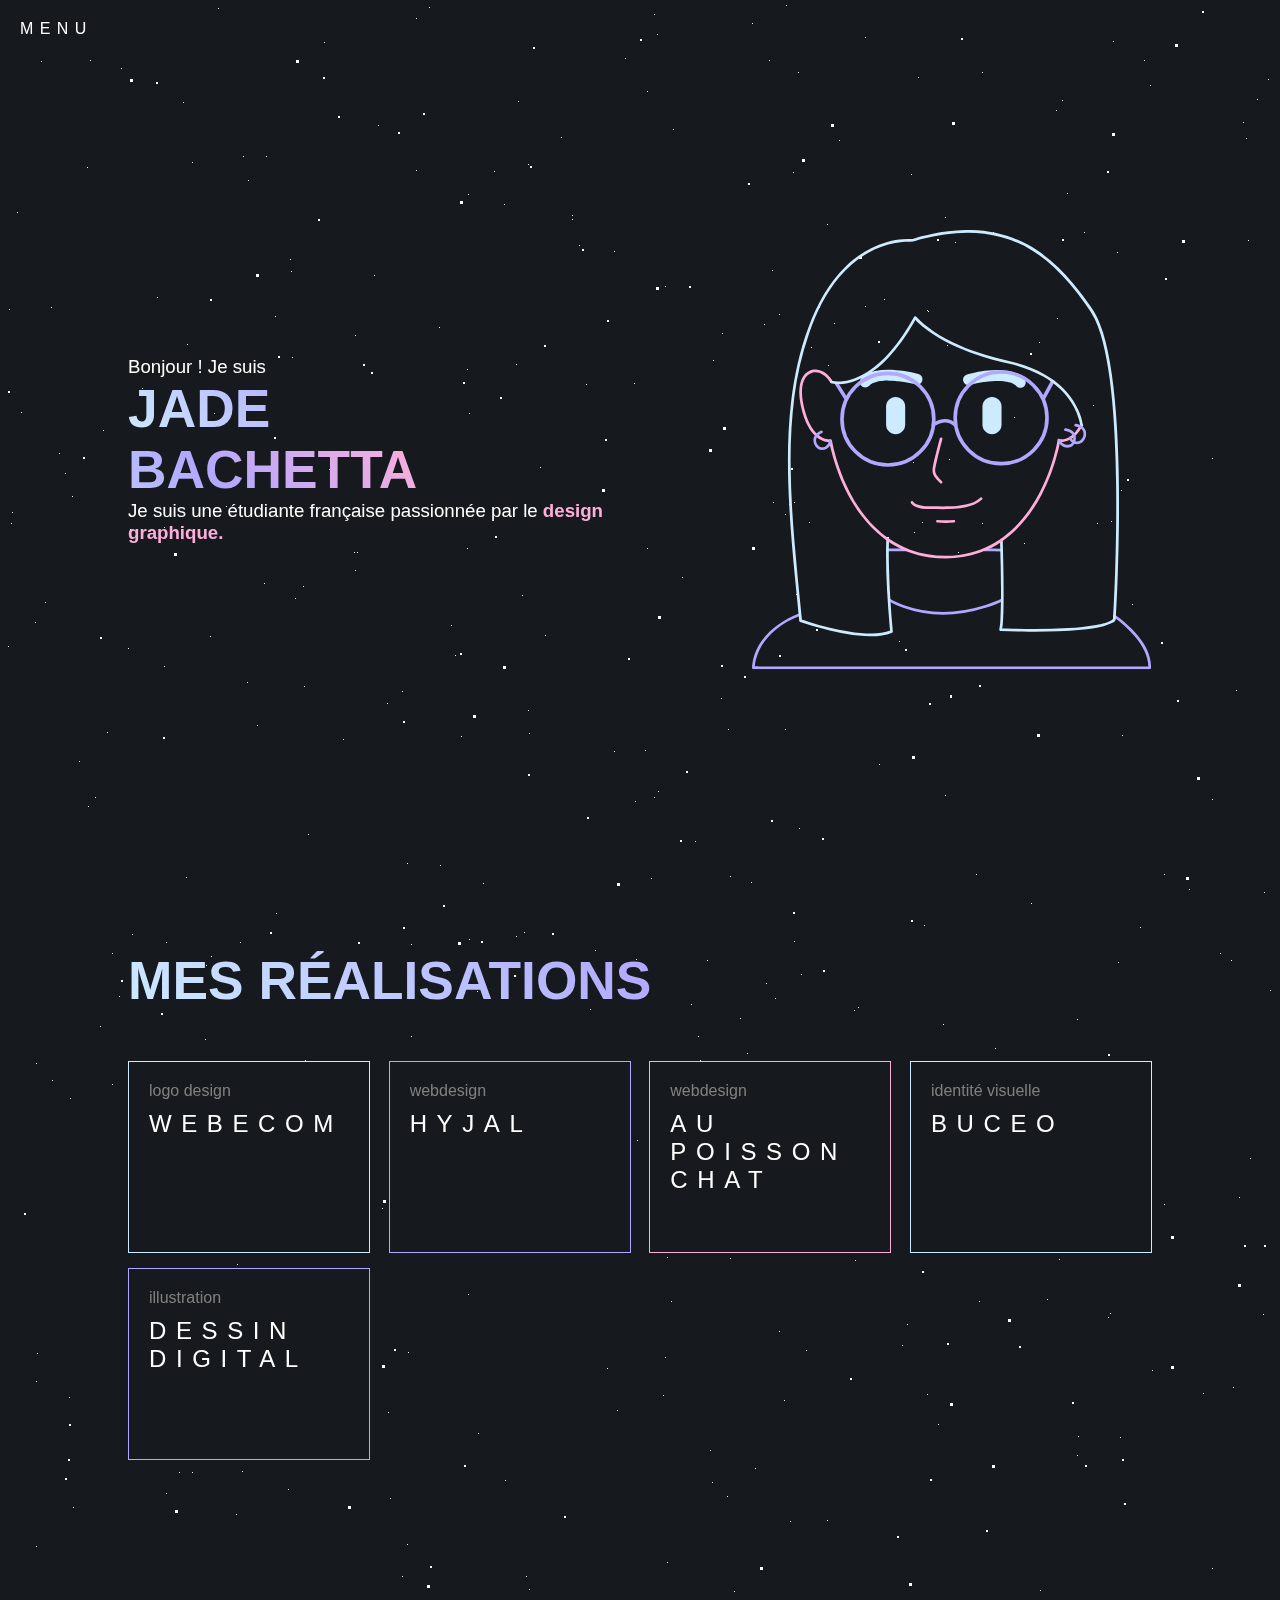
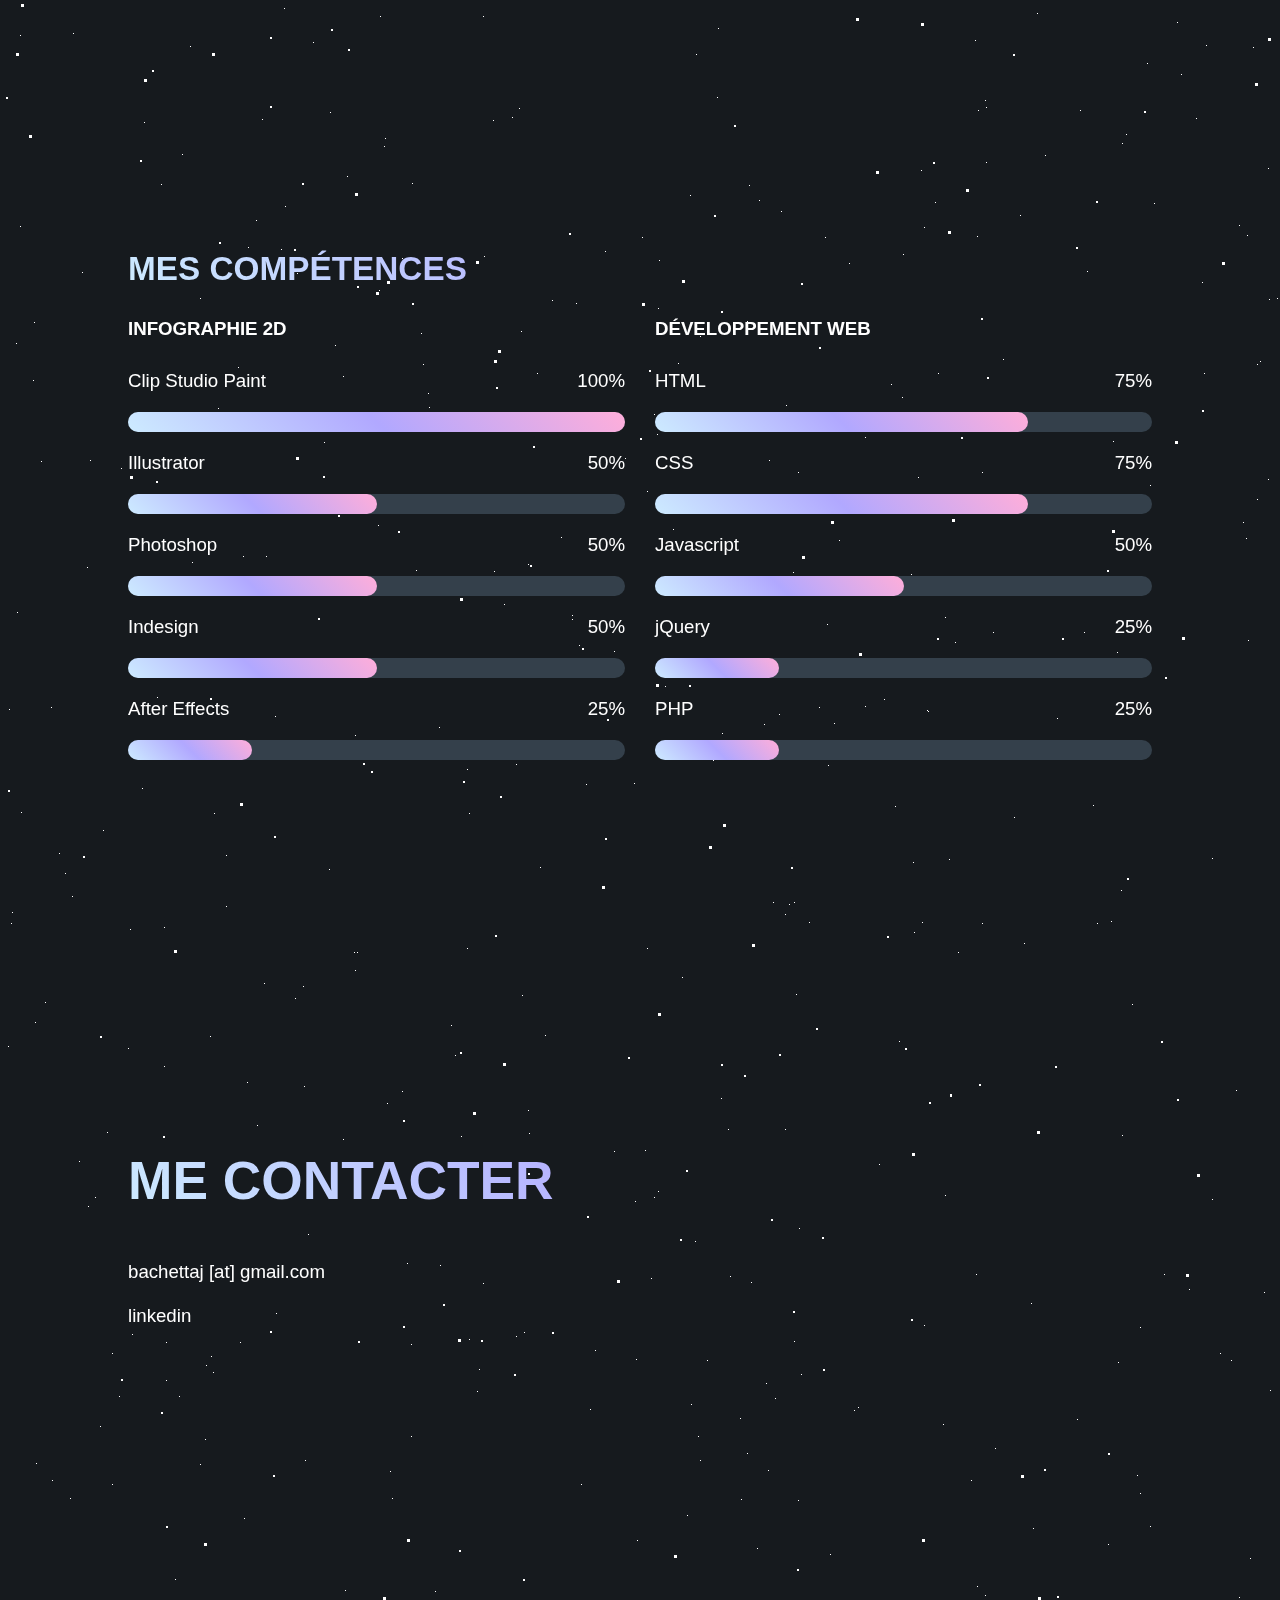
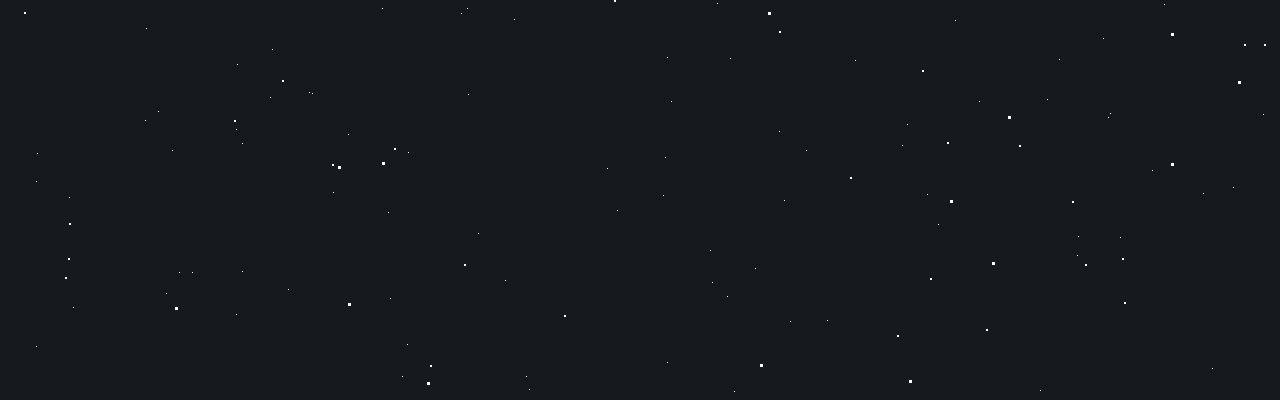
==== commit 8e5460cc: "Add files via upload" ====
--- a/index.html
+++ b/index.html
@@ -6,6 +6,9 @@
     <meta name="viewport" content="width=device-width, initial-scale=1.0">
     <title>Jade BACHETTA's Portfolio</title>
 
+    <link rel="icon" type="image/png" href="images/JB.png"/>
+    <link rel="shortcut icon" type="image/png" href="images/JB.png"/>
+
     <link rel="stylesheet" href="styles/style_mobile.css">
     <link rel="stylesheet" href="styles/style_pc.css" media="screen and (min-width:700px)">
 
@@ -13,7 +16,9 @@
 
 </head>
 <body>
- 
+<!--
+    <embed id= "audio1" onload="setHalfVolume()" controls="controls" volume="0.10" src="/audio/memodemo-extragalactic.mp3" loop="true" autostart="true" width="2" height="0">
+ -->
     <!--
     <audio id="audio">
         <source src="audio/multimedia_rollover_044.mp3">
@@ -77,9 +82,13 @@
                     <div class="desc">webdesign</div>
                     AU POISSON CHAT
                 </a>
-                <a href="bueco.html" class="portfolio4" id="son">
+                <a href="buceo.html" class="portfolio4" id="son">
                     <div class="desc">identité visuelle</div>
-                    BUECO
+                    BUCEO
+                </a>
+                <a href="illu.html" class="portfolio5" id="son">
+                    <div class="desc">illustration</div>
+                    DESSIN DIGITAL
                 </a>
             </div>
         </div>
--- a/styles/style_mobile.css
+++ b/styles/style_mobile.css
@@ -333,7 +333,8 @@
 .portfolio1,
 .portfolio2,
 .portfolio3,
-.portfolio4{
+.portfolio4,
+.portfolio5{
     height: 80px;
     width: 100px;
     font-size: 12px;
@@ -344,40 +345,38 @@
     background-color: #161A1E;
 }
 
-.portfolio1{
+.portfolio1,
+.portfolio4{
     border: solid 1px #CDEBFF;
 }
-.portfolio2{
+.portfolio2,
+.portfolio5{
     border: solid 1px #B1A8FF;
 }
 .portfolio3{
     border: solid 1px #FFAEDA;
-}
-.portfolio4{
-    border: solid 1px #CDEBFF;
 }
 
 .portfolio1:hover,
 .portfolio2:hover,
 .portfolio3:hover,
-.portfolio4:hover{
+.portfolio4:hover,
+.portfolio5:hover{
     transition: 0.1s;
     transform: translate( 10px, -10px);
 }
 
-.portfolio1:hover{
+.portfolio1:hover,
+.portfolio4:hover{
     box-shadow: -10px 10px 0px #CDEBFF;
 }
-.portfolio2:hover{
+.portfolio2:hover,
+.portfolio5:hover{
     box-shadow: -10px 10px 0px #B1A8FF;
 }
 .portfolio3:hover{
     box-shadow: -10px 10px 0px #FFAEDA;
 }
-.portfolio4:hover{
-    box-shadow: -10px 10px 0px #CDEBFF;
-}
-
 .desc{
     font-size: 9px;
     margin-bottom: 10px;
--- a/styles/style_pc.css
+++ b/styles/style_pc.css
@@ -27,13 +27,14 @@
 }
 
 .portfolio{
-    gap: 60px;
+    justify-content: space-between;
 }
 
 .portfolio1,
 .portfolio2,
 .portfolio3,
-.portfolio4{
+.portfolio4,
+.portfolio5{
     height: 150px;
     width: 200px;
     font-size: 24px;
@@ -43,18 +44,18 @@
     transition: 0.1s;
 }
 
-.portfolio1{
+.portfolio1,
+.portfolio4{
     border: solid 1px #CDEBFF;
 }
-.portfolio2{
+.portfolio2,
+.portfolio5{
     border: solid 1px #B1A8FF;
 }
 .portfolio3{
     border: solid 1px #FFAEDA;
 }
-.portfolio4{
-    border: solid 1px #CDEBFF;
-}
+
 
 .desc{
     font-size: 16px;
